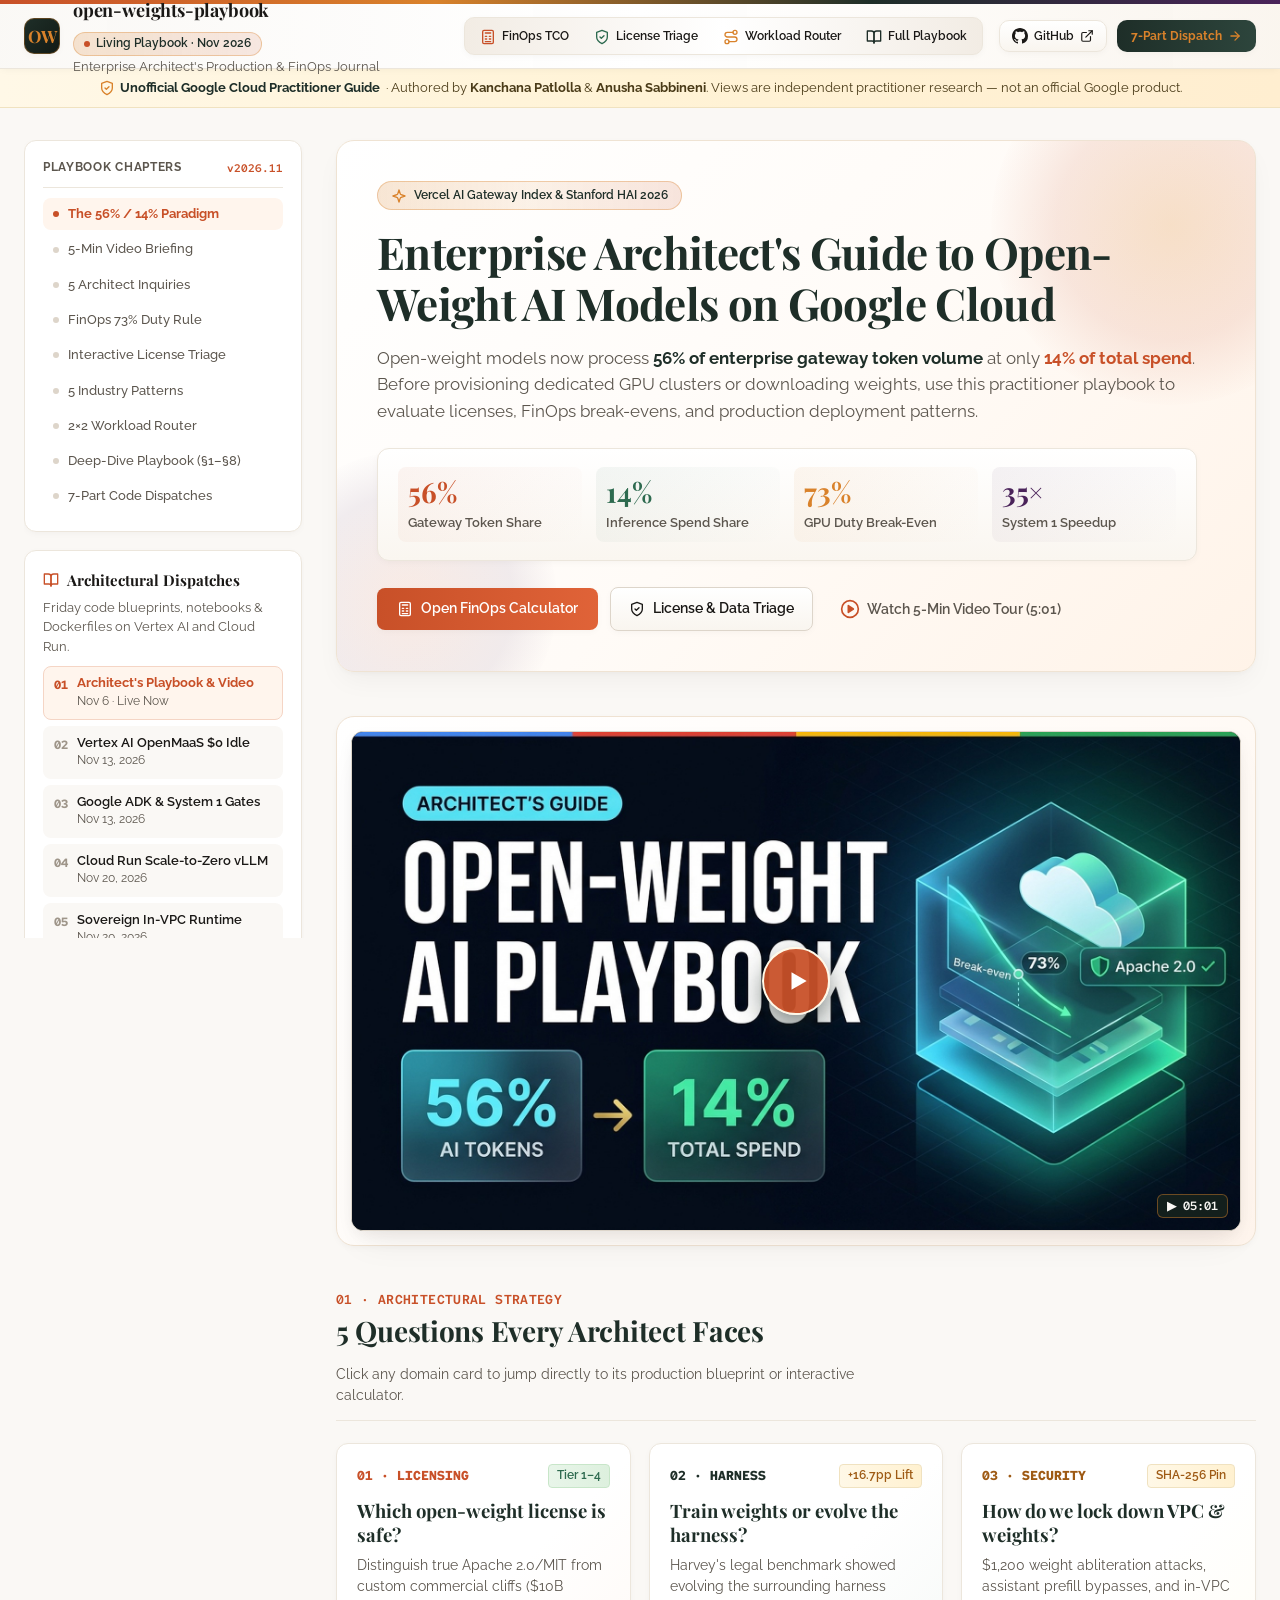
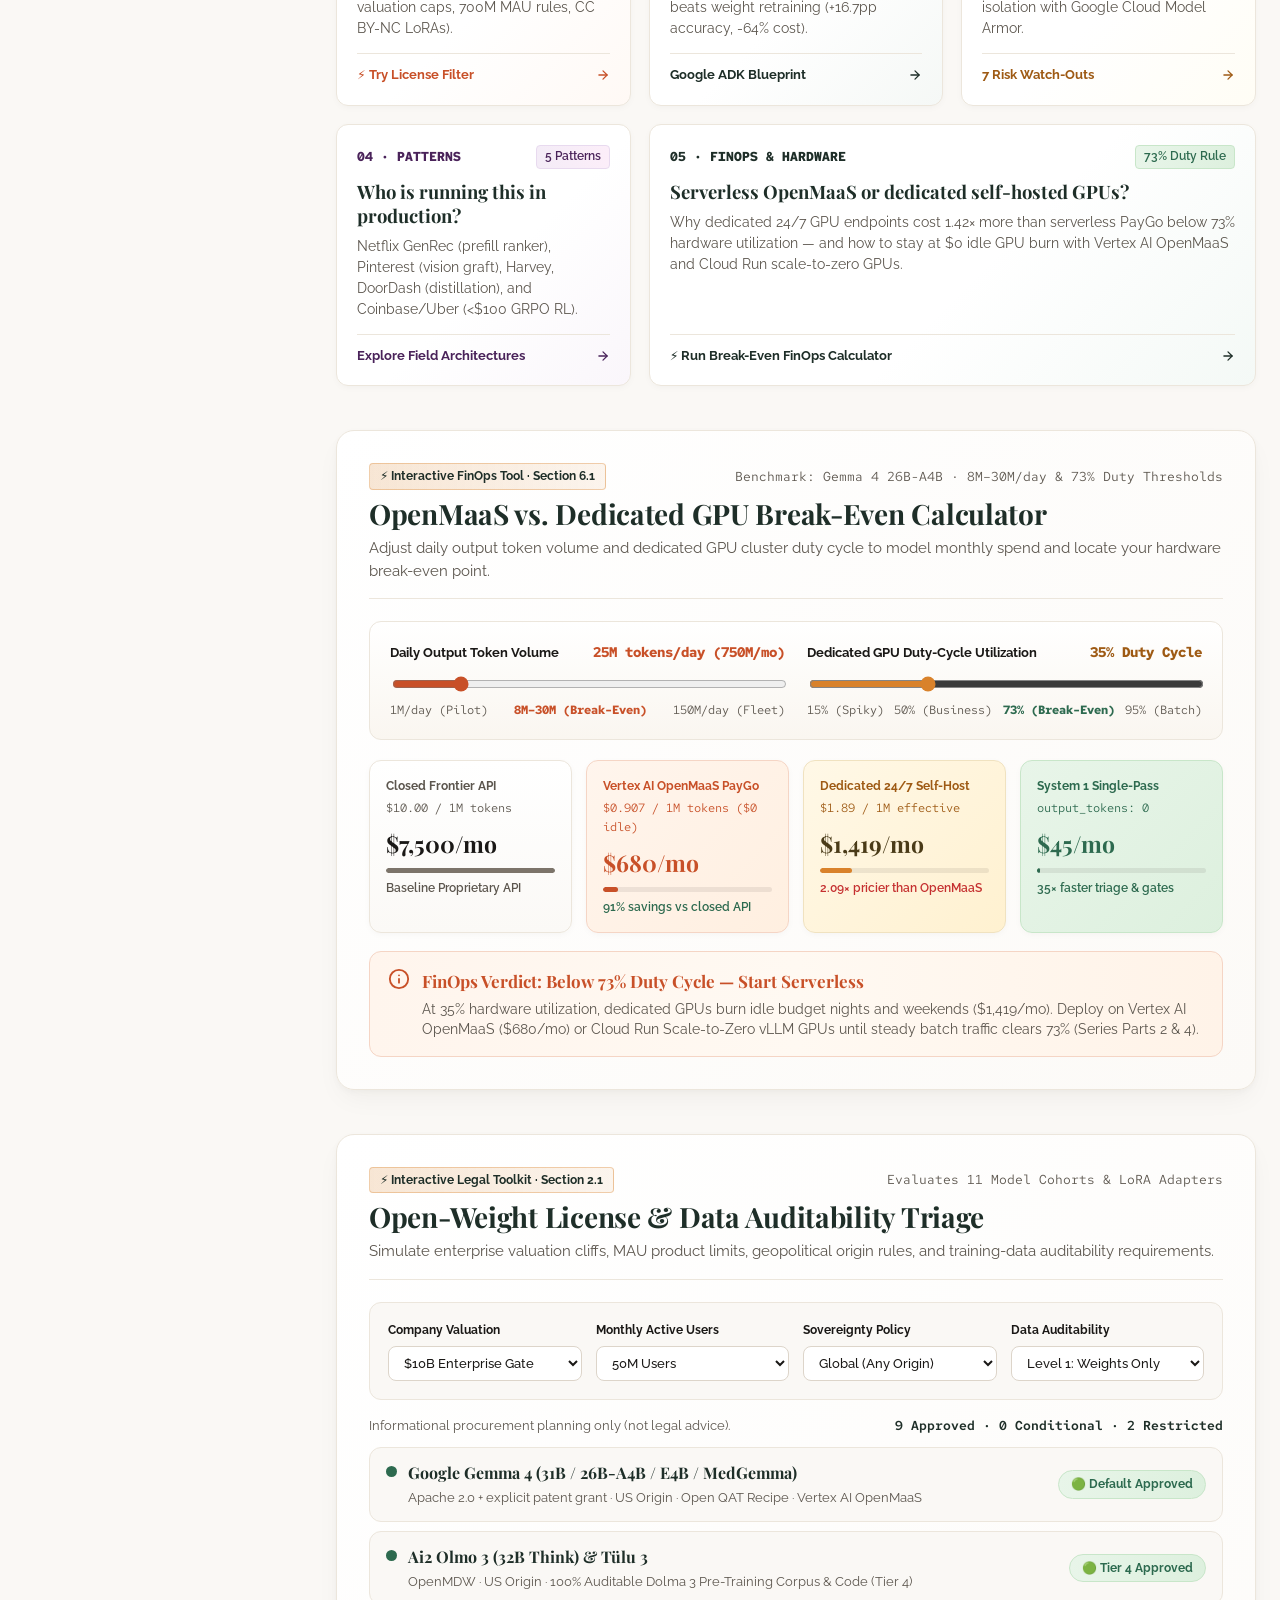
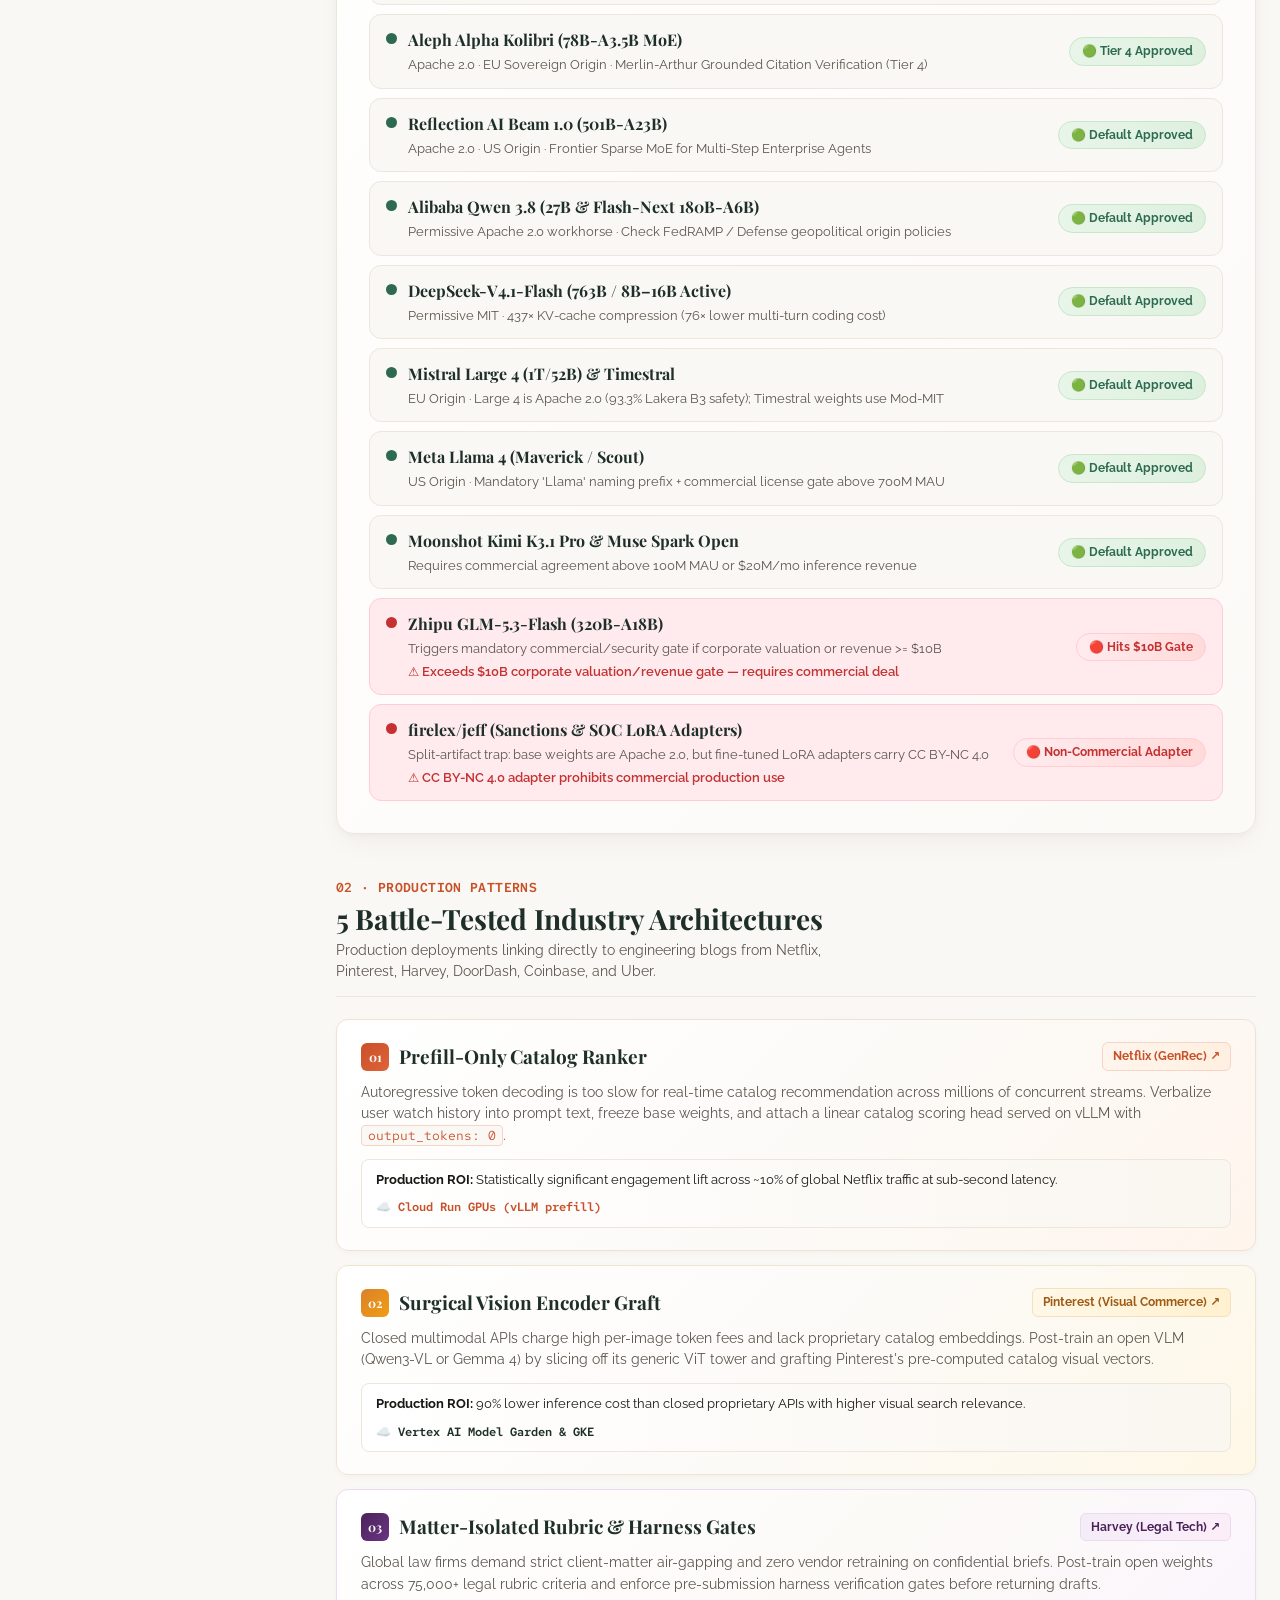
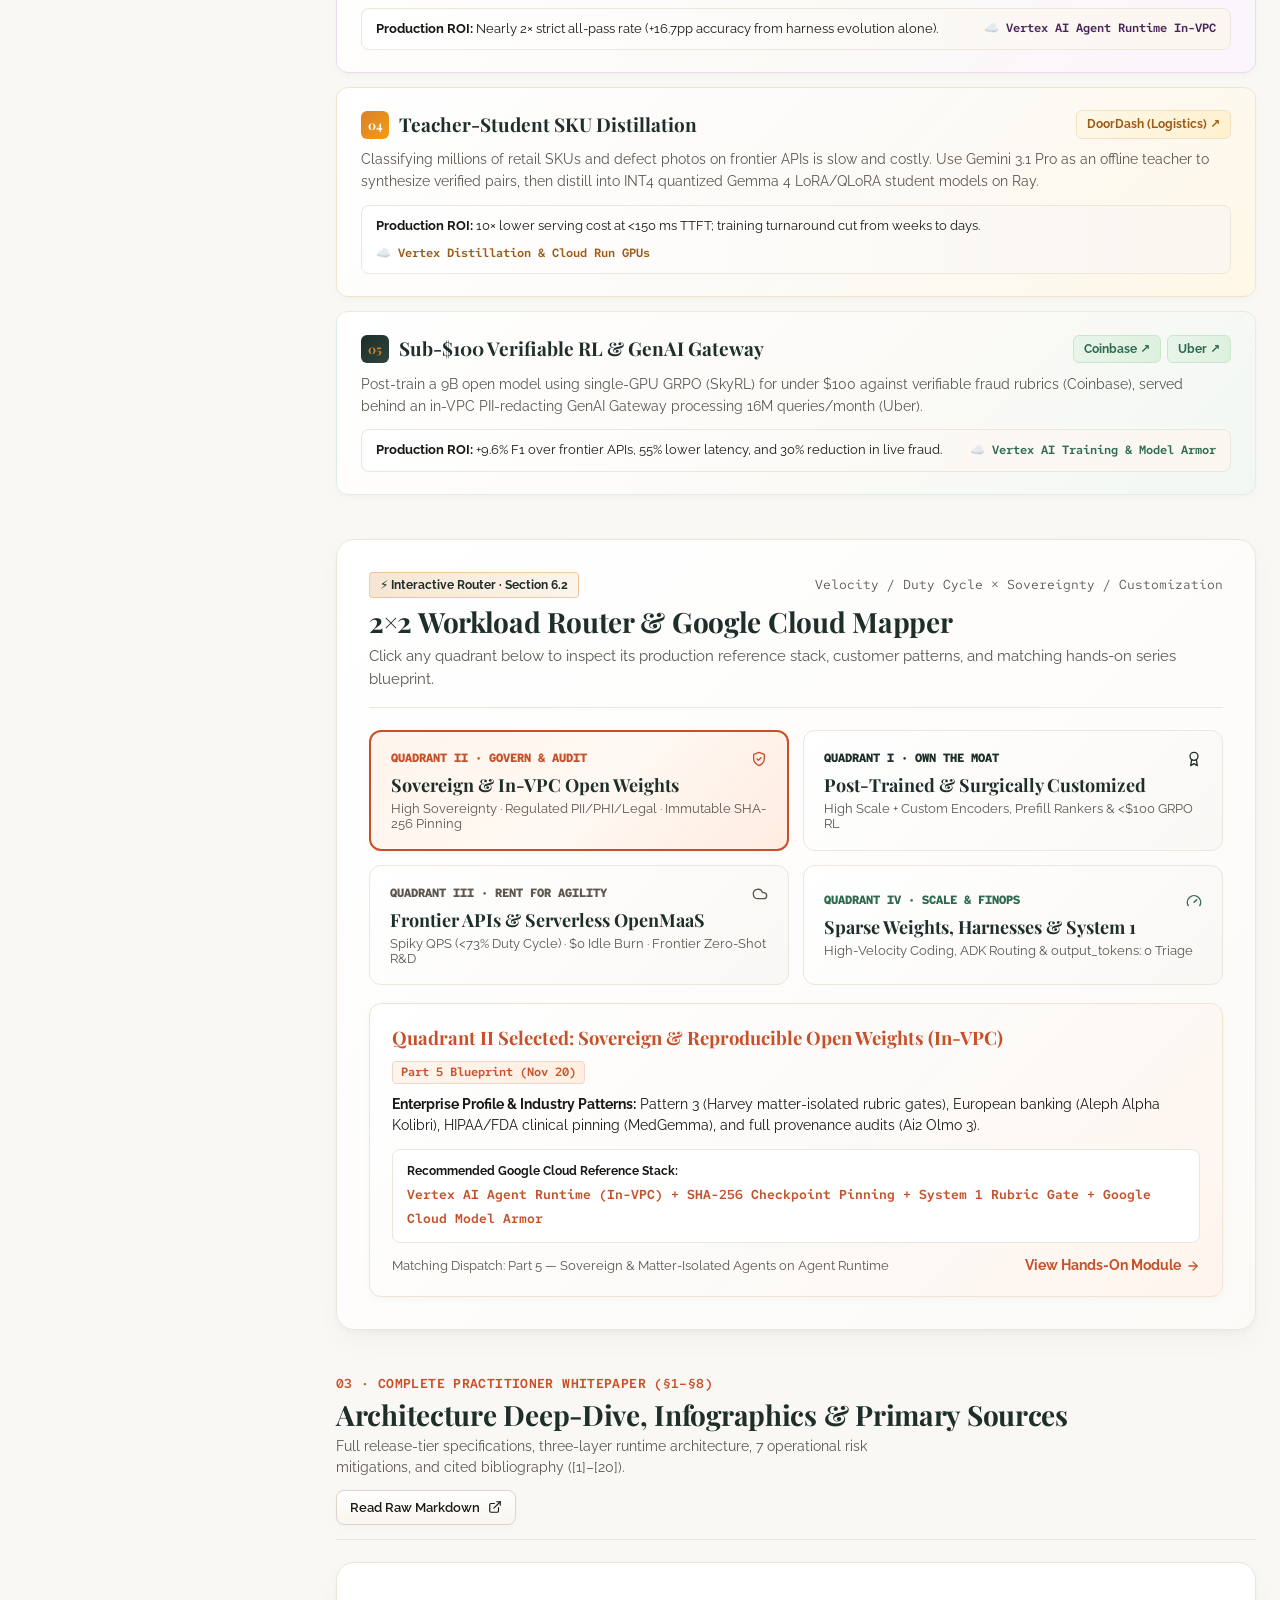
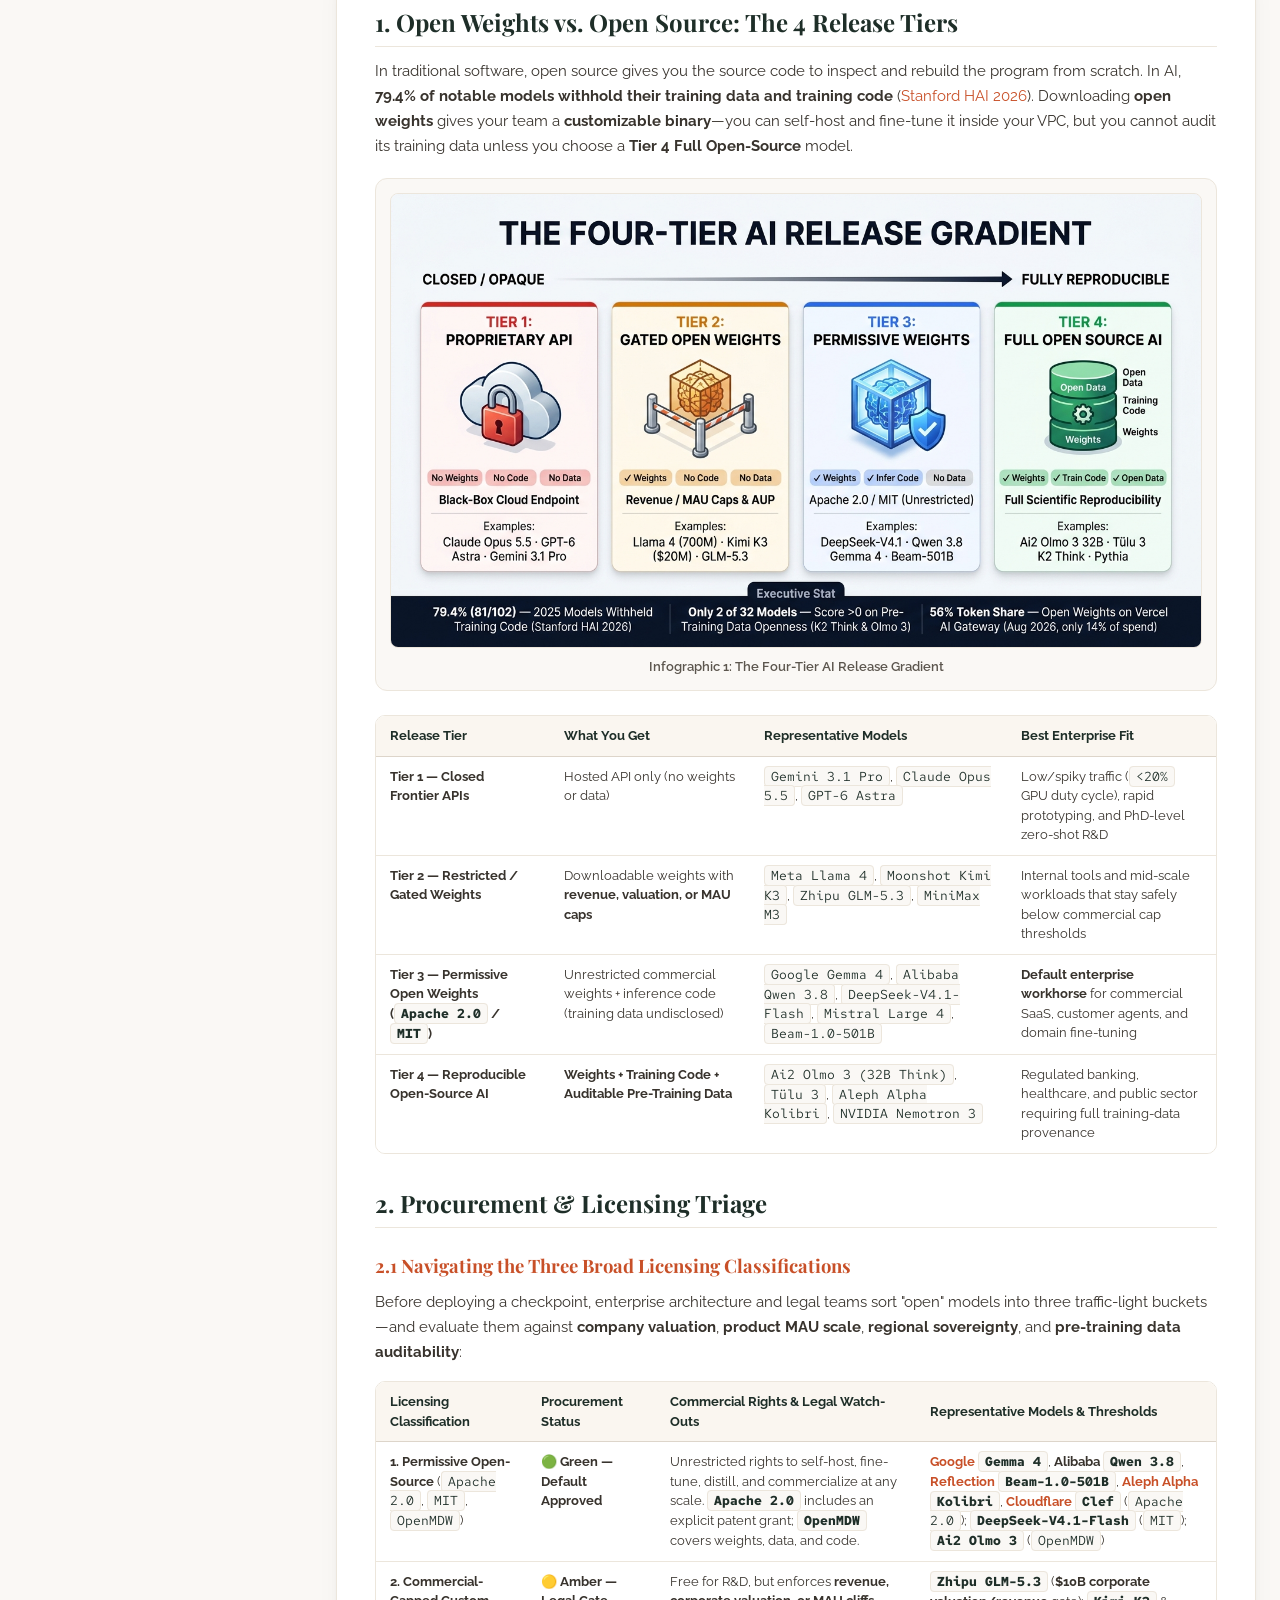
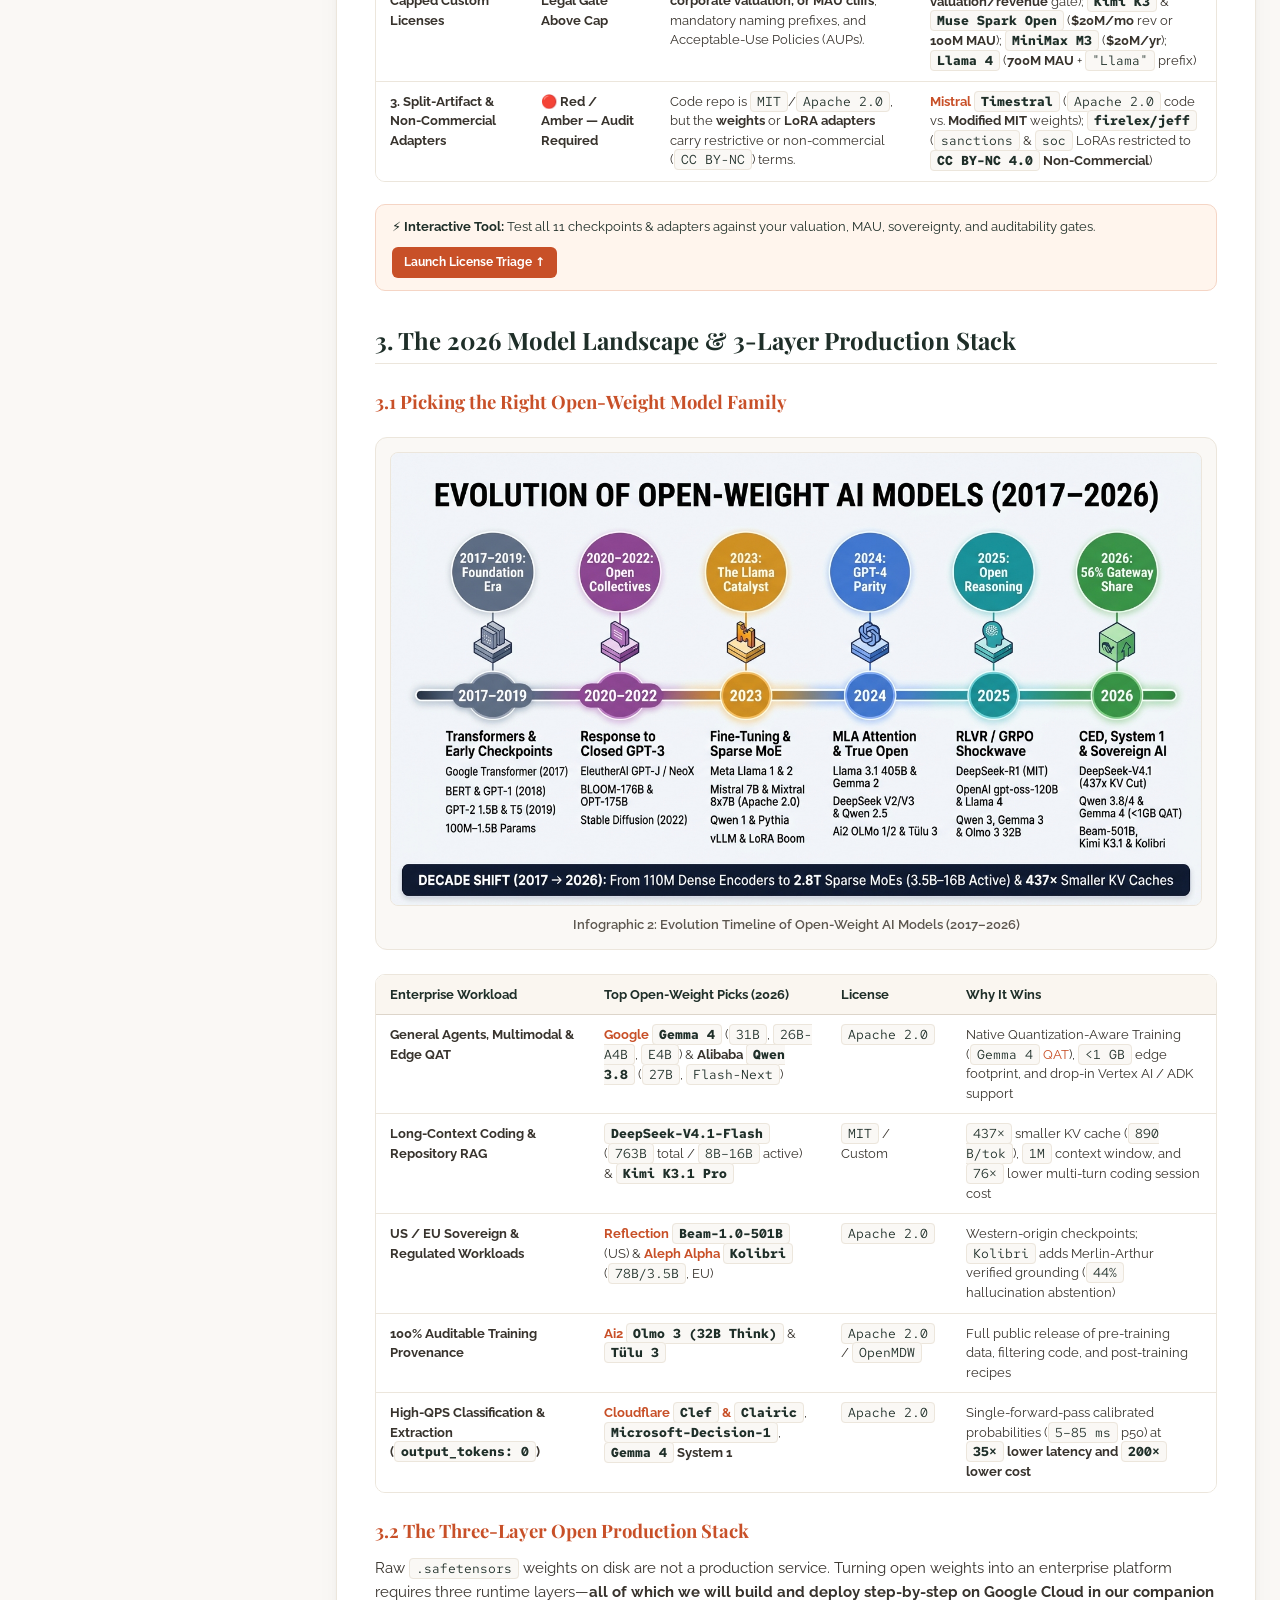
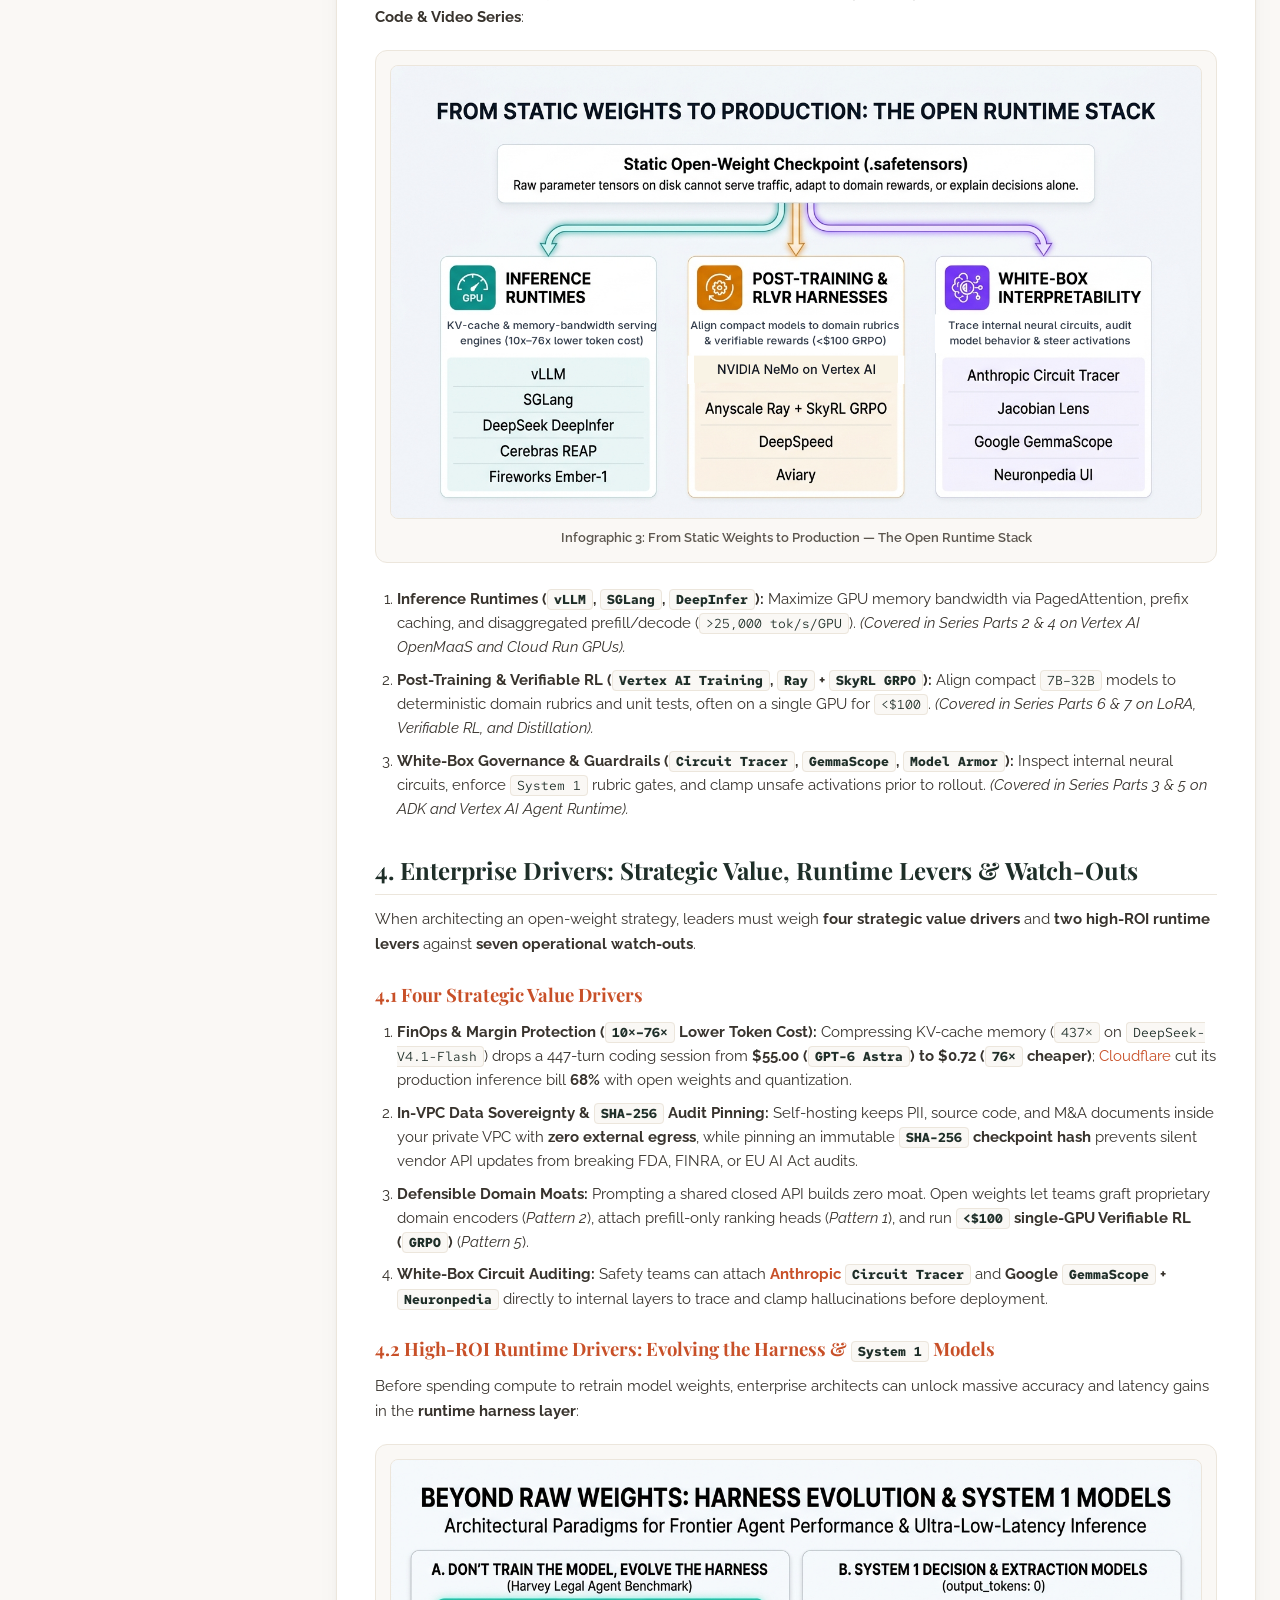
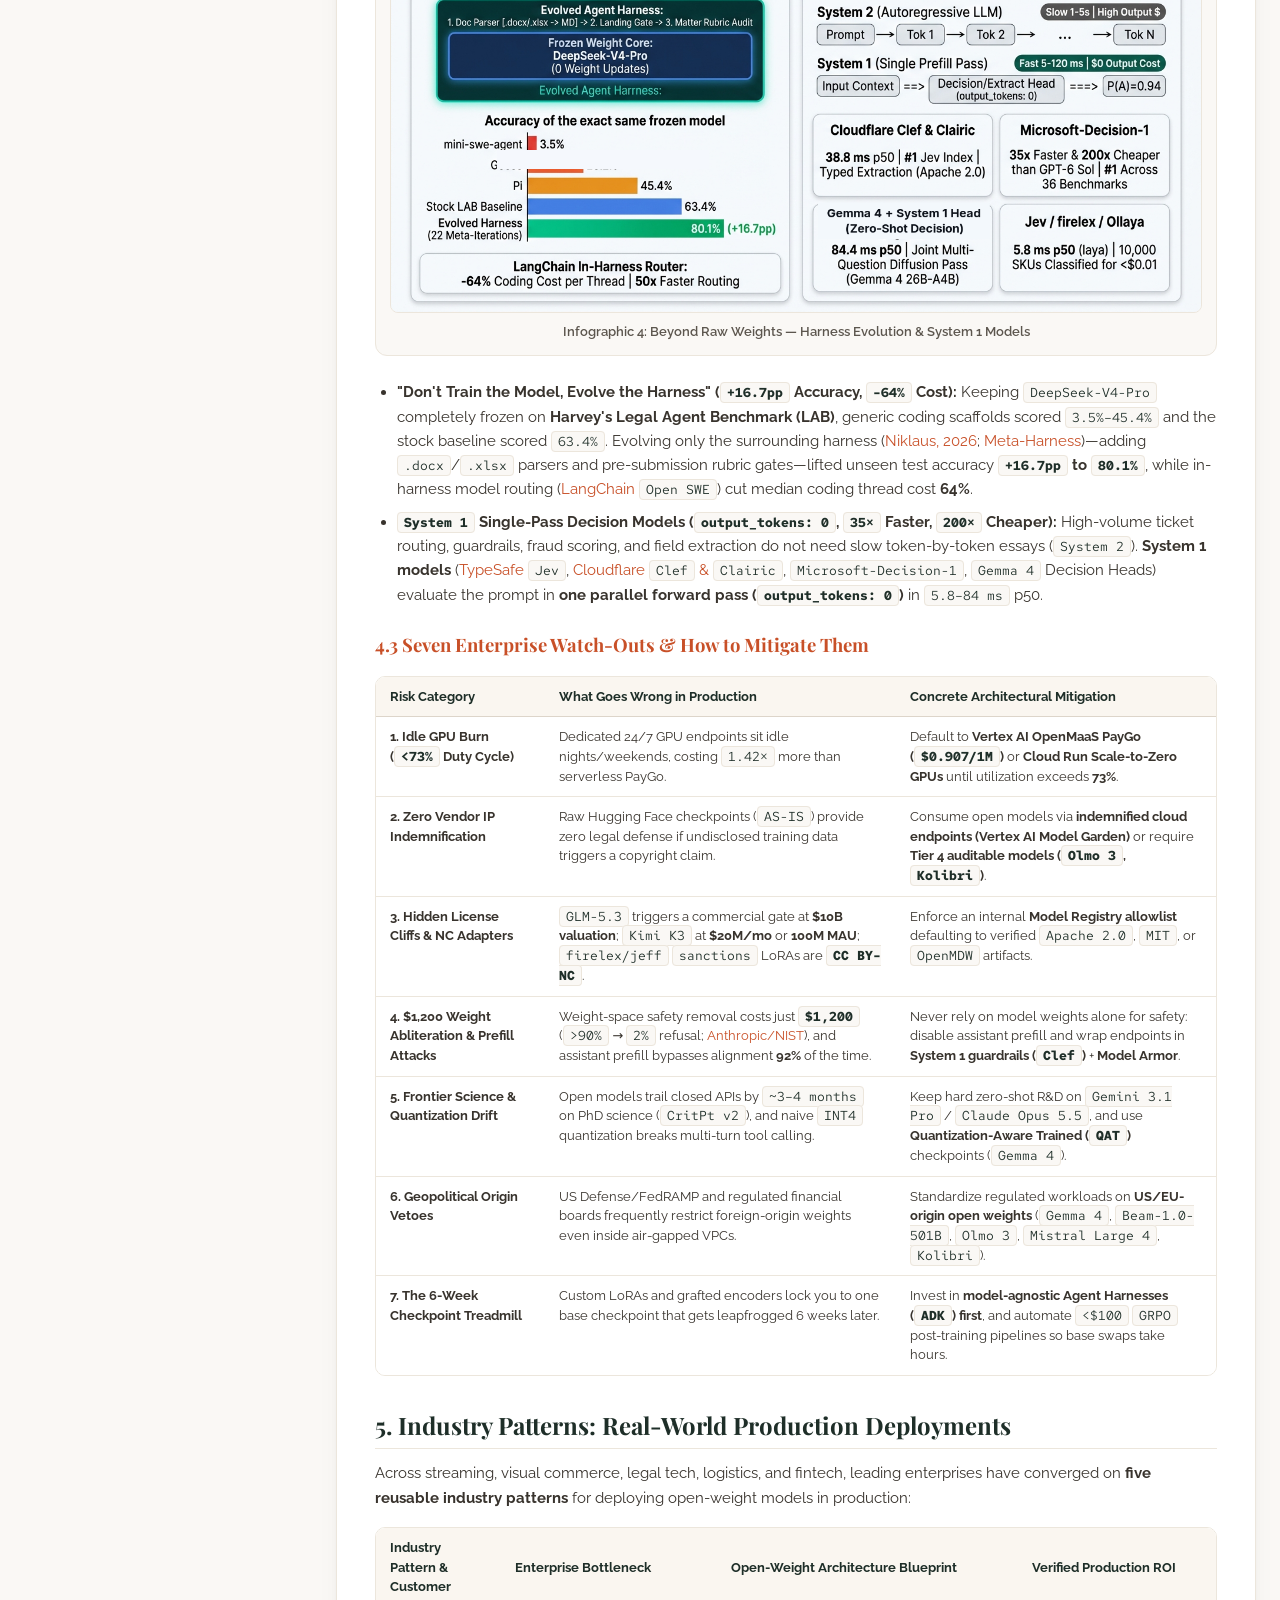
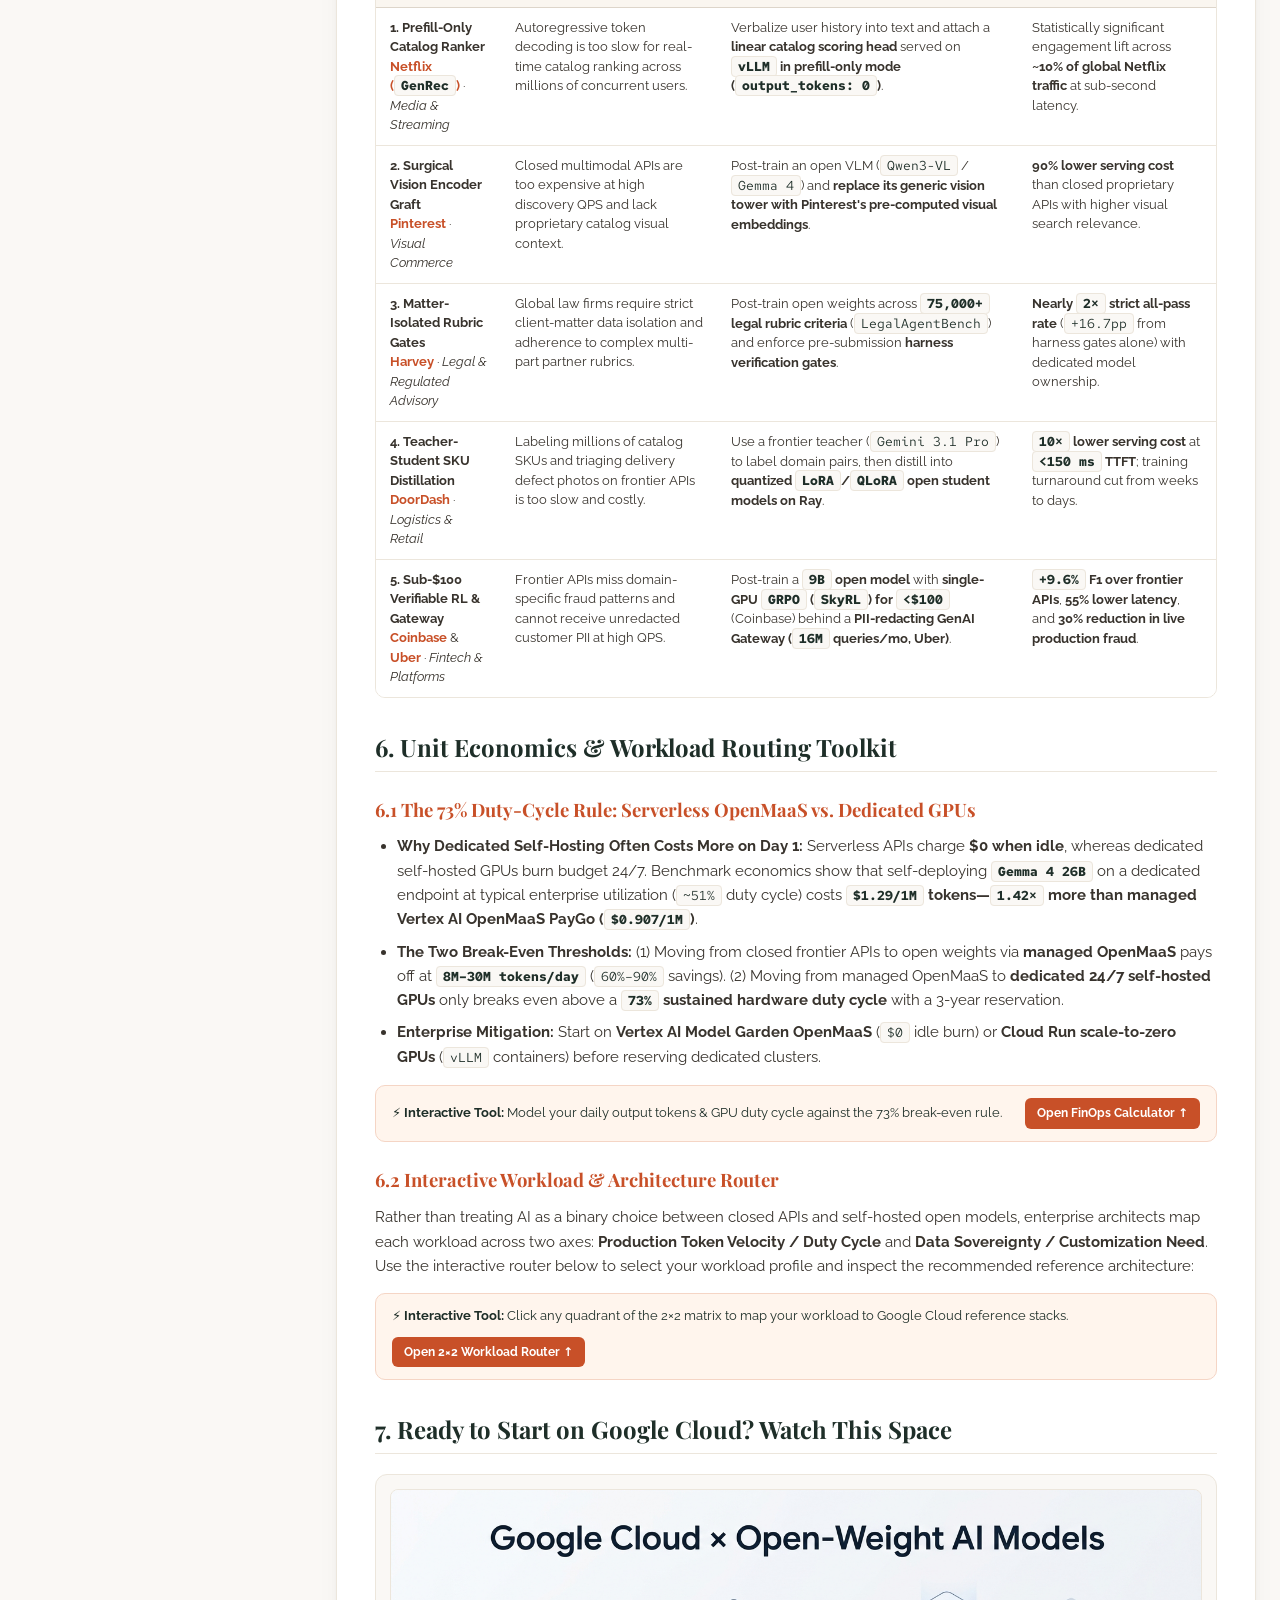
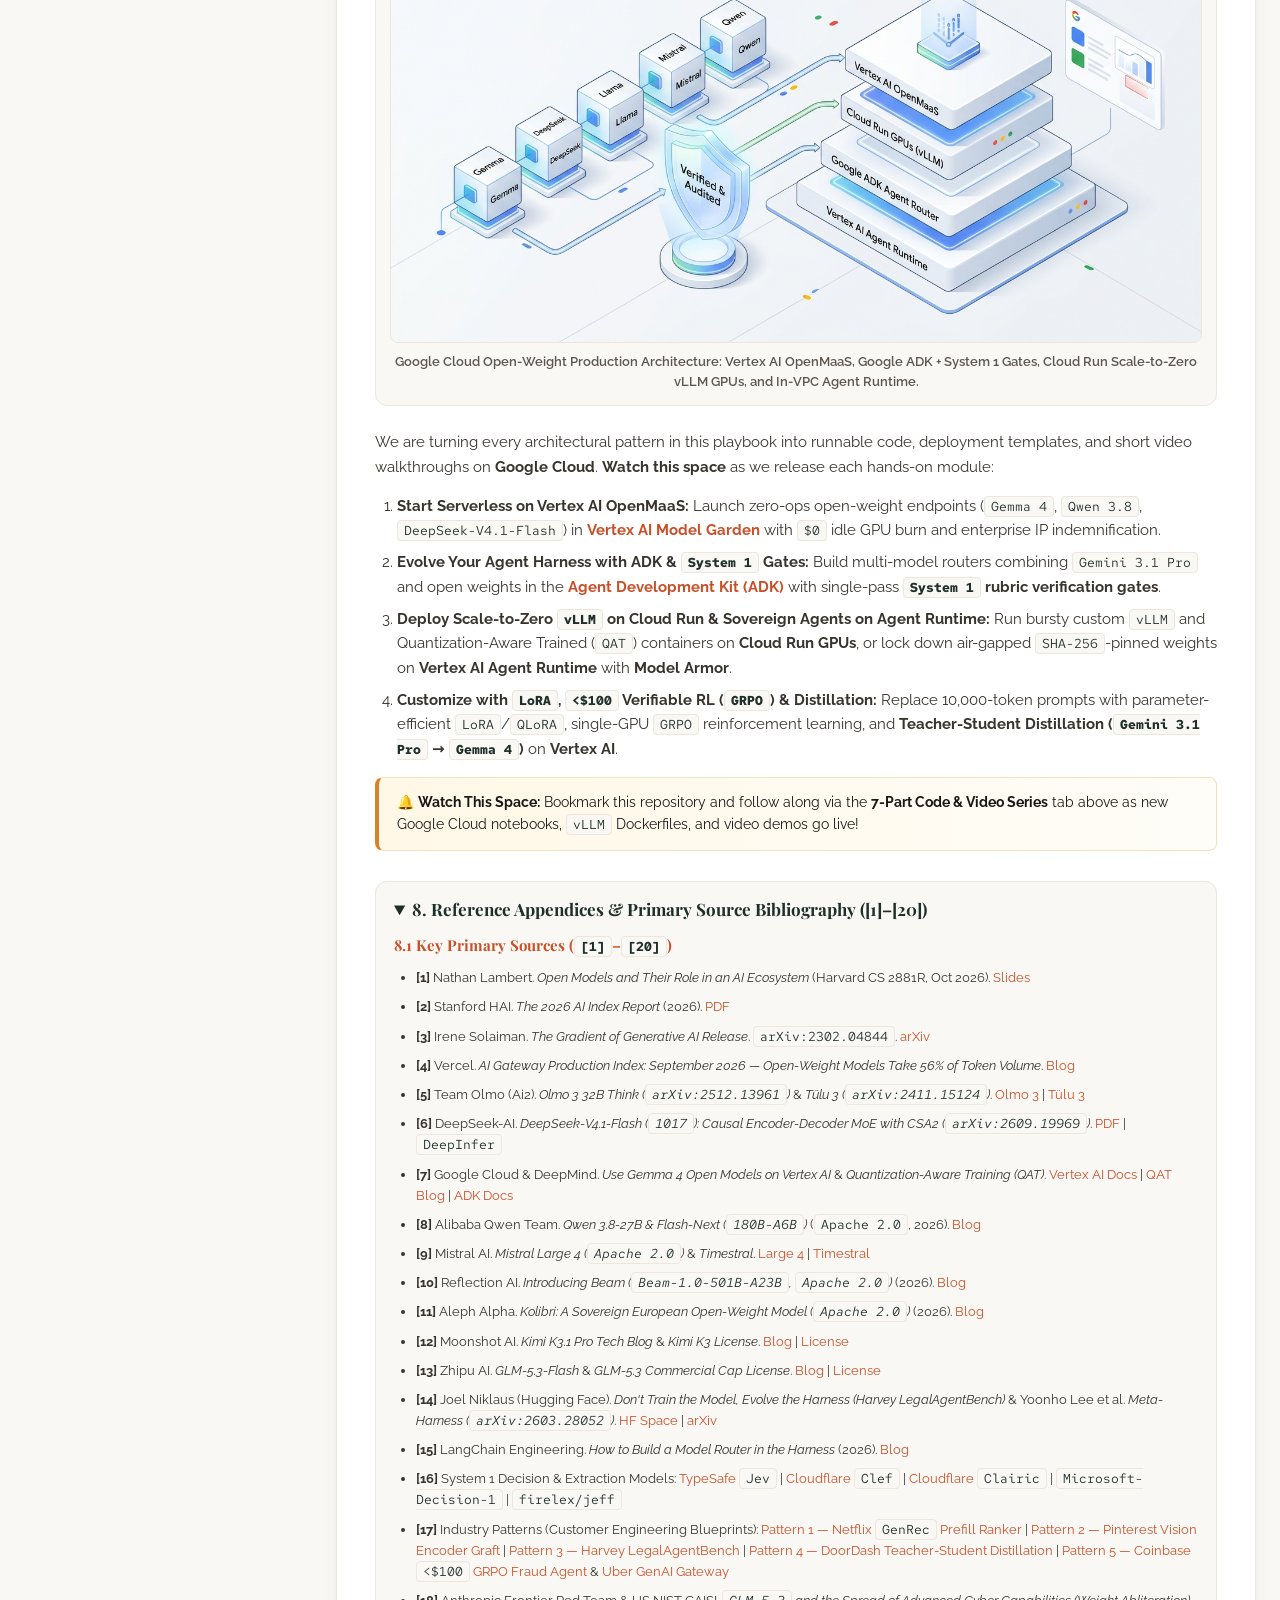
==== docs/index.html @ 02e2f440 "docs: update authorship credits across site, README, whitepaper, and series modules" ====
<!DOCTYPE html>
<html lang="en">
<head>
<meta charset="UTF-8">
<meta name="viewport" content="width=device-width, initial-scale=1.0">
<meta name="referrer" content="strict-origin-when-cross-origin">
<!-- TODO(security): Static GitHub Pages hosting cannot emit per-request script nonces or HTTP X-Frame-Options/CSP response headers; enforce strict nonce-based CSP and frame-ancestors at reverse-proxy/CDN layer if migrated off static Pages. -->
<title>Enterprise Architect&#39;s Guide to Open-Weight AI Models — OpenWeights Playbook</title>
<meta name="description" content="Interactive enterprise architecture playbook, FinOps 73% duty-cycle calculator, license-triage filter, 5-minute explainer video, and 7-part Google Cloud code series for open-weight AI models.">
<link rel="canonical" href="https://openweights.cloudrace.info/">
<meta property="og:title" content="Open-Weight AI Models — Enterprise Architect&#39;s Playbook &amp; Toolkit">
<meta property="og:description" content="56% of gateway tokens at 14% of spend: interactive license filter, 73% GPU duty-cycle FinOps calculator, 5-min video walkthrough, and 7-part Google Cloud code series.">
<meta property="og:url" content="https://openweights.cloudrace.info/">
<meta property="og:type" content="website">
<meta property="og:image" content="https://openweights.cloudrace.info/assets/youtube_explainer_thumbnail.jpg">
<meta name="twitter:card" content="summary_large_image">
<meta name="twitter:title" content="Open-Weight AI Models — Enterprise Architect&#39;s Playbook &amp; Toolkit">
<meta name="twitter:description" content="Interactive license filter, 73% GPU duty-cycle FinOps calculator, 5-min explainer video, and 7-part Google Cloud code series.">
<meta name="twitter:image" content="https://openweights.cloudrace.info/assets/youtube_explainer_thumbnail.jpg">
<link rel="preconnect" href="https://fonts.googleapis.com">
<link rel="preconnect" href="https://fonts.gstatic.com" crossorigin>
<link href="https://fonts.googleapis.com/css2?family=Playfair+Display:ital,wght@0,600;0,700;0,800;1,600&amp;family=Raleway:wght@400;500;600;700&amp;family=Red+Hat+Mono:wght@400;500;600&amp;display=swap" rel="stylesheet">
<style>
  :root {
    --coral: #C85028;
    --coral-bright: #E06338;
    --amber: #D9822B;
    --amber-deep: #9E5A14;
    --plum: #4A235A;
    --forest: #1E2E28;
    --forest-deep: #16221D;
    --success: #2D6A4F;
    --danger: #C53030;
    --surface: #FAF8F5;
    --surface-container: #FFFFFF;
    --surface-high: #F2ECE4;
    --surface-highlight: #FFF5ED;
    --on-surface: #1A1816;
    --on-surface-variant: #5C564E;
    --outline: #DDD5CA;
    --outline-variant: #ECE6DC;
    --font-headline: "Playfair Display", Georgia, "Times New Roman", serif;
    --font-body: "Raleway", -apple-system, BlinkMacSystemFont, "Segoe UI", system-ui, sans-serif;
    --font-code: "Red Hat Mono", ui-monospace, SFMono-Regular, Menlo, monospace;
    --shadow-xs: 0 2px 8px -2px rgba(40, 30, 20, 0.05);
    --shadow-sm: 0 2px 8px -2px rgba(40, 30, 20, 0.05), 0 12px 28px -6px rgba(40, 30, 20, 0.05);
    --shadow-md: 0 6px 18px -4px rgba(40, 30, 20, 0.08), 0 18px 36px -10px rgba(40, 30, 20, 0.07);
    --radius-sm: 4px;
    --radius: 8px;
    --radius-md: 10px;
    --radius-lg: 12px;
    --radius-xl: 18px;
  }

  *, *::before, *::after { box-sizing: border-box; }
  html { scroll-behavior: smooth; scroll-padding-top: 92px; }
  body {
    margin: 0;
    min-height: 100vh;
    background-color: var(--surface);
    color: var(--on-surface);
    font-family: var(--font-body);
    font-size: 15px;
    line-height: 1.56;
    -webkit-font-smoothing: antialiased;
  }
  ::selection {
    background: rgba(217, 130, 43, 0.22);
    color: var(--forest);
  }
  a { color: var(--coral); text-decoration: none; }
  a:hover { text-decoration: underline; }
  button, select, input { font-family: inherit; }
  .tabular { font-variant-numeric: tabular-nums; }
  .anchor-alias { display: block; position: relative; top: -92px; visibility: hidden; height: 0; }

  .ico { width: 16px; height: 16px; flex-shrink: 0; vertical-align: middle; }
  .ico-sm { width: 14px; height: 14px; flex-shrink: 0; vertical-align: middle; }
  .ico-lg { width: 22px; height: 22px; flex-shrink: 0; }

  /* =========================================================
     1. STICKY TOP HEADER & UNOFFICIAL BANNER (Warm Editorial)
     ========================================================= */
  .site-header {
    position: sticky;
    top: 0;
    z-index: 200;
    background: linear-gradient(90deg, rgba(250, 248, 245, 0.95) 0%, rgba(255, 255, 255, 0.96) 50%, rgba(250, 245, 238, 0.95) 100%);
    backdrop-filter: blur(12px);
    -webkit-backdrop-filter: blur(12px);
    border-bottom: 1px solid var(--outline-variant);
    box-shadow: var(--shadow-xs);
  }
  .top-gradient-bar {
    height: 4px;
    width: 100%;
    background: linear-gradient(90deg, var(--coral) 0%, var(--amber) 34%, var(--forest) 68%, var(--plum) 100%);
  }
  .header-inner {
    max-width: 1280px;
    margin: 0 auto;
    padding: 0 24px;
    height: 64px;
    display: flex;
    align-items: center;
    justify-content: space-between;
    gap: 16px;
  }
  .brand-link {
    display: flex;
    align-items: center;
    gap: 13px;
    color: inherit;
    text-decoration: none;
  }
  .brand-link:hover { text-decoration: none; }
  .brand-monogram {
    width: 36px;
    height: 36px;
    border-radius: var(--radius-md);
    background: linear-gradient(135deg, var(--forest) 0%, #121A15 100%);
    color: var(--amber);
    border: 1px solid rgba(217, 130, 43, 0.36);
    display: flex;
    align-items: center;
    justify-content: center;
    font-family: var(--font-headline);
    font-weight: 700;
    font-size: 17px;
    box-shadow: var(--shadow-xs);
    flex-shrink: 0;
  }
  .brand-title-row {
    display: flex;
    align-items: center;
    gap: 8px;
    flex-wrap: wrap;
  }
  .brand-name {
    font-family: var(--font-headline);
    font-size: 18px;
    font-weight: 700;
    letter-spacing: -0.01em;
    color: var(--on-surface);
  }
  .edition-pill {
    display: inline-flex;
    align-items: center;
    gap: 6px;
    padding: 2px 10px;
    border-radius: 999px;
    font-size: 11.5px;
    font-weight: 600;
    background: linear-gradient(90deg, rgba(217, 130, 43, 0.20), rgba(200, 80, 40, 0.12));
    color: var(--forest);
    border: 1px solid rgba(217, 130, 43, 0.34);
  }
  .pulse-dot {
    width: 6px;
    height: 6px;
    border-radius: 50%;
    background: var(--coral);
    animation: pulseGlow 2.2s ease-in-out infinite;
  }
  @keyframes pulseGlow {
    0%, 100% { opacity: 1; transform: scale(1); }
    50% { opacity: 0.45; transform: scale(0.85); }
  }
  .brand-sub {
    margin: 1px 0 0 0;
    font-size: 12.5px;
    color: var(--on-surface-variant);
  }

  .toolkit-dock {
    display: flex;
    align-items: center;
    gap: 3px;
    padding: 4px;
    border-radius: var(--radius-md);
    background: linear-gradient(90deg, var(--surface-high), #FFFFFF, var(--surface-high));
    border: 1px solid var(--outline-variant);
    box-shadow: var(--shadow-xs);
  }
  .dock-tab {
    display: inline-flex;
    align-items: center;
    gap: 6px;
    padding: 5px 11px;
    border-radius: 6px;
    font-size: 12px;
    font-weight: 600;
    color: var(--on-surface);
    text-decoration: none;
    transition: all 0.14s ease-out;
    white-space: nowrap;
  }
  .dock-tab:hover {
    color: var(--coral);
    background: var(--surface-highlight);
    text-decoration: none;
  }
  .dock-tab .c-coral { color: var(--coral); }
  .dock-tab .c-success { color: var(--success); }
  .dock-tab .c-plum { color: var(--plum); }
  .dock-tab .c-amber { color: var(--amber); }
  .dock-tab .c-forest { color: var(--forest); }

  .header-actions {
    display: flex;
    align-items: center;
    gap: 10px;
    flex-shrink: 0;
  }
  .btn-gh {
    display: inline-flex;
    align-items: center;
    gap: 6px;
    padding: 6px 12px;
    border-radius: var(--radius-md);
    border: 1px solid var(--outline-variant);
    background: linear-gradient(180deg, #FFFFFF 0%, #F9F5EF 100%);
    color: var(--on-surface);
    font-size: 12px;
    font-weight: 600;
    box-shadow: var(--shadow-xs);
    transition: background 0.14s ease;
    text-decoration: none;
  }
  .btn-gh:hover {
    background: var(--surface-high);
    text-decoration: none;
  }
  .btn-dispatch {
    display: inline-flex;
    align-items: center;
    gap: 6px;
    padding: 7px 14px;
    border-radius: var(--radius-md);
    background: linear-gradient(90deg, var(--forest) 0%, #2D453C 100%);
    color: var(--amber);
    font-size: 12px;
    font-weight: 700;
    box-shadow: var(--shadow-xs);
    transition: filter 0.15s ease, transform 0.15s ease;
    text-decoration: none;
    white-space: nowrap;
  }
  .btn-dispatch:hover {
    filter: brightness(1.08);
    transform: translateY(-1px);
    text-decoration: none;
  }

  .unofficial-banner {
    background: linear-gradient(90deg, #FFF8E7 0%, #FFF3D6 50%, #FFEED0 100%);
    border-bottom: 1px solid #F0E2C0;
    color: #4A3B18;
    padding: 9px 16px;
    font-size: 13px;
    text-align: center;
  }
  .unofficial-inner {
    max-width: 1280px;
    margin: 0 auto;
    display: flex;
    flex-wrap: wrap;
    align-items: center;
    justify-content: center;
    gap: 6px;
  }
  .unofficial-strong {
    display: inline-flex;
    align-items: center;
    gap: 5px;
    font-weight: 700;
    color: var(--forest);
  }
  .unofficial-strong svg { color: var(--amber); }

  /* Mobile Quick Jump Bar */
  .mobile-jump-bar {
    display: none;
    overflow-x: auto;
    gap: 8px;
    padding: 10px 16px;
    background: #FFFFFF;
    border-bottom: 1px solid var(--outline-variant);
  }
  .mobile-jump-bar a {
    flex-shrink: 0;
    padding: 5px 11px;
    border-radius: 999px;
    border: 1px solid var(--outline-variant);
    background: var(--surface);
    color: var(--forest);
    font-size: 12px;
    font-weight: 600;
    text-decoration: none;
  }

  @media (max-width: 1120px) {
    .toolkit-dock { display: none; }
    .mobile-jump-bar { display: flex; }
  }
  @media (max-width: 640px) {
    .brand-sub, .edition-pill, .btn-gh .gh-lbl { display: none; }
    .header-inner { padding: 0 14px; }
  }

  /* =========================================================
     2. 12-COLUMN APP GRID & LEFT STICKY SIDEBAR
     ========================================================= */
  .page-shell {
    max-width: 1280px;
    margin: 0 auto;
    padding: 32px 24px 56px;
    display: grid;
    grid-template-columns: 280px minmax(0, 1fr);
    gap: 32px;
    align-items: start;
  }
  @media (max-width: 1024px) {
    .page-shell {
      grid-template-columns: 1fr;
      padding: 20px 16px 44px;
    }
    .left-rail { display: none; }
  }

  .left-rail {
    position: sticky;
    top: 86px;
    max-height: calc(100vh - 102px);
    overflow-y: auto;
    display: flex;
    flex-direction: column;
    gap: 18px;
    padding-right: 2px;
  }
  .rail-card {
    background: var(--surface-container);
    border: 1px solid var(--outline-variant);
    border-radius: var(--radius-lg);
    padding: 18px;
    box-shadow: var(--shadow-xs);
  }
  .rail-head {
    display: flex;
    align-items: center;
    justify-content: space-between;
    padding-bottom: 10px;
    margin-bottom: 10px;
    border-bottom: 1px solid var(--outline-variant);
  }
  .rail-eyebrow {
    font-size: 11.5px;
    font-weight: 700;
    text-transform: uppercase;
    letter-spacing: 0.06em;
    color: var(--on-surface-variant);
  }
  .rail-ver {
    font-family: var(--font-code);
    font-size: 11px;
    font-weight: 600;
    color: var(--coral);
  }
  .toc-nav {
    display: flex;
    flex-direction: column;
    gap: 3px;
  }
  .toc-item {
    display: flex;
    align-items: center;
    gap: 9px;
    padding: 6px 10px;
    border-radius: var(--radius);
    font-size: 13px;
    font-weight: 500;
    color: var(--on-surface-variant);
    text-decoration: none;
    transition: all 0.14s ease;
  }
  .toc-item:hover {
    background: var(--surface);
    color: var(--on-surface);
    text-decoration: none;
  }
  .toc-dot {
    width: 6px;
    height: 6px;
    border-radius: 50%;
    background: var(--outline);
    flex-shrink: 0;
  }
  .toc-item.active {
    background: var(--surface-highlight);
    color: var(--coral);
    font-weight: 700;
  }
  .toc-item.active .toc-dot {
    background: var(--coral);
  }

  .dispatch-title-row {
    display: flex;
    align-items: center;
    gap: 8px;
    margin-bottom: 6px;
    color: var(--coral);
  }
  .dispatch-title-row span {
    font-family: var(--font-headline);
    font-size: 15px;
    font-weight: 700;
    color: var(--on-surface);
  }
  .dispatch-sub {
    margin: 0 0 10px 0;
    font-size: 12.5px;
    color: var(--on-surface-variant);
  }
  .dispatch-list {
    list-style: none;
    margin: 0;
    padding: 0;
    display: flex;
    flex-direction: column;
    gap: 6px;
  }
  .dispatch-link {
    display: flex;
    align-items: flex-start;
    gap: 9px;
    padding: 8px 10px;
    border-radius: var(--radius);
    background: var(--surface);
    border: 1px solid transparent;
    text-decoration: none;
    transition: all 0.14s ease;
  }
  .dispatch-link:hover {
    background: var(--surface-high);
    border-color: var(--outline);
    text-decoration: none;
  }
  .dispatch-link.live {
    background: var(--surface-highlight);
    border-color: #F5D5C5;
  }
  .dispatch-num {
    font-family: var(--font-code);
    font-size: 12px;
    font-weight: 700;
    color: #9E9589;
    margin-top: 1px;
  }
  .dispatch-link.live .dispatch-num { color: var(--coral); }
  .dispatch-name {
    display: block;
    font-size: 12.5px;
    font-weight: 600;
    color: var(--on-surface);
    line-height: 1.3;
  }
  .dispatch-link.live .dispatch-name { color: var(--coral); font-weight: 700; }
  .dispatch-date {
    display: block;
    font-size: 11.5px;
    color: var(--on-surface-variant);
    margin-top: 1px;
  }

  .author-list {
    display: flex;
    flex-direction: column;
    gap: 9px;
    margin-top: 10px;
  }
  .author-row {
    display: flex;
    align-items: center;
    gap: 10px;
    font-size: 13px;
    font-weight: 600;
    color: var(--on-surface);
  }
  .avatar-badge {
    width: 25px;
    height: 25px;
    border-radius: 6px;
    display: flex;
    align-items: center;
    justify-content: center;
    font-size: 11px;
    font-weight: 700;
    flex-shrink: 0;
  }
  .av-kp { background: var(--coral); color: #FFFFFF; }
  .av-as { background: var(--forest); color: var(--amber); }

  /* =========================================================
     3. MAIN WORKBENCH & HERO SECTION
     ========================================================= */
  .main-col {
    display: flex;
    flex-direction: column;
    gap: 44px;
    min-width: 0;
  }

  .hero-card {
    position: relative;
    overflow: hidden;
    background: linear-gradient(135deg, #FFFFFF 0%, #FFFBF7 52%, #FFF3E8 100%);
    border: 1px solid #EFE3D3;
    border-radius: var(--radius-xl);
    padding: clamp(24px, 3.6vw, 40px);
    box-shadow: var(--shadow-sm);
  }
  .hero-orb-tr {
    position: absolute;
    top: -96px;
    right: -96px;
    width: 360px;
    height: 360px;
    border-radius: 50%;
    background: radial-gradient(circle, rgba(217, 130, 43, 0.22) 0%, rgba(200, 80, 40, 0.12) 45%, transparent 72%);
    pointer-events: none;
  }
  .hero-orb-bl {
    position: absolute;
    bottom: -80px;
    left: -80px;
    width: 300px;
    height: 300px;
    border-radius: 50%;
    background: radial-gradient(circle, rgba(200, 80, 40, 0.10) 0%, rgba(74, 35, 90, 0.08) 50%, transparent 72%);
    pointer-events: none;
  }
  .hero-content {
    position: relative;
    z-index: 1;
    max-width: 820px;
  }
  .hero-eyebrow {
    display: inline-flex;
    align-items: center;
    gap: 7px;
    padding: 4px 13px;
    border-radius: 999px;
    background: linear-gradient(90deg, rgba(217, 130, 43, 0.20), rgba(217, 130, 43, 0.10), rgba(200, 80, 40, 0.14));
    border: 1px solid rgba(217, 130, 43, 0.34);
    color: var(--forest);
    font-size: 12px;
    font-weight: 600;
    margin-bottom: 16px;
  }
  .hero-eyebrow svg { color: var(--amber); }
  .hero-h1 {
    font-family: var(--font-headline);
    font-size: clamp(30px, 3.6vw, 44px);
    line-height: 1.17;
    letter-spacing: -0.015em;
    font-weight: 700;
    color: var(--forest);
    margin: 0 0 16px 0;
  }
  .hero-lead {
    font-size: 17px;
    line-height: 1.56;
    color: var(--on-surface-variant);
    margin: 0 0 24px 0;
  }
  .hero-lead .hl-forest { color: var(--forest); font-weight: 700; }
  .hero-lead .hl-coral { color: var(--coral); font-weight: 700; }

  .stat-strip {
    display: grid;
    grid-template-columns: repeat(4, minmax(0, 1fr));
    gap: 14px;
    padding: 18px 20px;
    border-radius: var(--radius-lg);
    background: linear-gradient(180deg, #FFFFFF 0%, #FAF6F0 100%);
    border: 1px solid var(--outline-variant);
    margin-bottom: 26px;
    box-shadow: var(--shadow-xs);
  }
  @media (max-width: 680px) {
    .stat-strip { grid-template-columns: repeat(2, minmax(0, 1fr)); }
  }
  .stat-cell {
    padding: 8px 10px;
    border-radius: var(--radius);
  }
  .stat-cell.s-coral { background: linear-gradient(135deg, rgba(200, 80, 40, 0.06), transparent); }
  .stat-cell.s-success { background: linear-gradient(135deg, rgba(45, 106, 79, 0.06), transparent); }
  .stat-cell.s-amber { background: linear-gradient(135deg, rgba(217, 130, 43, 0.07), transparent); }
  .stat-cell.s-plum { background: linear-gradient(135deg, rgba(74, 35, 90, 0.06), transparent); }
  .stat-num {
    display: block;
    font-family: var(--font-headline);
    font-size: 28px;
    line-height: 1.18;
    font-weight: 700;
    margin-bottom: 2px;
  }
  .s-coral .stat-num { color: var(--coral); }
  .s-success .stat-num { color: var(--success); }
  .s-amber .stat-num { color: var(--amber); }
  .s-plum .stat-num { color: var(--plum); }
  .stat-lbl {
    font-size: 12.5px;
    font-weight: 600;
    color: var(--on-surface-variant);
  }

  .hero-ctas {
    display: flex;
    flex-wrap: wrap;
    align-items: center;
    gap: 12px;
  }
  .btn-primary-coral {
    display: inline-flex;
    align-items: center;
    gap: 8px;
    padding: 10px 20px;
    border-radius: var(--radius);
    background: linear-gradient(90deg, var(--coral) 0%, var(--coral-bright) 100%);
    color: #FFFFFF;
    font-size: 14px;
    font-weight: 600;
    border: none;
    cursor: pointer;
    box-shadow: var(--shadow-xs);
    transition: all 0.15s ease;
    text-decoration: none;
  }
  .btn-primary-coral:hover {
    background: var(--forest);
    color: #FFFFFF;
    text-decoration: none;
    transform: translateY(-1px);
  }
  .btn-secondary-warm {
    display: inline-flex;
    align-items: center;
    gap: 8px;
    padding: 10px 18px;
    border-radius: var(--radius);
    background: linear-gradient(180deg, #FFFFFF 0%, #F9F5EF 100%);
    border: 1px solid var(--outline);
    color: var(--on-surface);
    font-size: 14px;
    font-weight: 600;
    cursor: pointer;
    box-shadow: var(--shadow-xs);
    transition: all 0.15s ease;
    text-decoration: none;
  }
  .btn-secondary-warm:hover {
    background: var(--surface-high);
    border-color: #C7BBAE;
    color: var(--forest);
    text-decoration: none;
  }
  .btn-video-ghost {
    display: inline-flex;
    align-items: center;
    gap: 7px;
    padding: 10px 14px;
    border-radius: var(--radius);
    background: transparent;
    border: 1px solid transparent;
    color: var(--on-surface-variant);
    font-size: 14px;
    font-weight: 600;
    cursor: pointer;
    transition: all 0.15s ease;
  }
  .btn-video-ghost svg { color: var(--coral); width: 20px; height: 20px; }
  .btn-video-ghost:hover {
    color: var(--coral);
    background: var(--surface-highlight);
    border-color: #F5D5C5;
  }

  /* =========================================================
     4. 5-MINUTE VIDEO TOUR SPOTLIGHT (Warm Editorial)
     ========================================================= */
  .video-card {
    background: linear-gradient(135deg, #FFFFFF 0%, #FFFBF7 55%, #FFF5ED 100%);
    border: 1px solid #EFE2D2;
    border-radius: var(--radius-xl);
    padding: 14px;
    box-shadow: var(--shadow-xs);
  }
  .yt-stage {
    position: relative;
    width: 100%;
    aspect-ratio: 16 / 9;
    border-radius: var(--radius-lg);
    overflow: hidden;
    background: var(--forest-deep);
    border: 1px solid var(--outline);
    box-shadow: var(--shadow-md);
  }
  .yt-stage iframe {
    position: absolute;
    inset: 0;
    width: 100%;
    height: 100%;
    border: 0;
  }
  .yt-poster-btn {
    position: absolute;
    inset: 0;
    width: 100%;
    height: 100%;
    padding: 0;
    border: 0;
    background: var(--forest-deep);
    cursor: pointer;
    display: block;
  }
  .yt-poster-btn img {
    width: 100%;
    height: 100%;
    object-fit: cover;
    display: block;
    transition: transform 0.24s ease, filter 0.24s ease;
  }
  .yt-poster-btn:hover img {
    transform: scale(1.018);
    filter: brightness(1.04);
  }
  .yt-play-circle {
    position: absolute;
    top: 50%;
    left: 50%;
    transform: translate(-50%, -50%);
    width: 68px;
    height: 68px;
    border-radius: 50%;
    background: rgba(200, 80, 40, 0.94);
    border: 2.5px solid #FFF8E7;
    box-shadow: 0 12px 28px rgba(22, 34, 29, 0.55);
    display: grid;
    place-items: center;
    transition: transform 0.18s ease, background 0.18s ease;
  }
  .yt-poster-btn:hover .yt-play-circle {
    transform: translate(-50%, -50%) scale(1.08);
    background: var(--coral-bright);
  }
  .yt-play-circle svg { width: 26px; height: 26px; fill: #FFFFFF; margin-left: 3px; }
  .yt-dur-pill {
    position: absolute;
    right: 12px;
    bottom: 12px;
    background: rgba(22, 34, 29, 0.90);
    color: #FAF8F5;
    border: 1px solid rgba(217, 130, 43, 0.45);
    font-family: var(--font-code);
    font-size: 11.5px;
    font-weight: 600;
    padding: 3px 9px;
    border-radius: 6px;
  }

  /* =========================================================
     5. SECTION HEADERS & 5 ARCHITECT QUESTIONS BENTO
     ========================================================= */
  .sec-header {
    display: flex;
    flex-wrap: wrap;
    align-items: flex-end;
    justify-content: space-between;
    gap: 12px;
    padding-bottom: 14px;
    margin-bottom: 22px;
    border-bottom: 1px solid var(--outline-variant);
  }
  .sec-eyebrow {
    display: block;
    font-family: var(--font-code);
    font-size: 12.5px;
    font-weight: 600;
    color: var(--coral);
    letter-spacing: 0.03em;
    margin-bottom: 3px;
  }
  .sec-h2 {
    font-family: var(--font-headline);
    font-size: clamp(24px, 2.5vw, 28px);
    line-height: 1.25;
    font-weight: 700;
    color: var(--forest);
    margin: 0;
    letter-spacing: -0.01em;
  }
  .sec-sub {
    font-size: 13.5px;
    color: var(--on-surface-variant);
    margin: 4px 0 0 0;
    max-width: 540px;
  }

  .q-bento-grid {
    display: grid;
    grid-template-columns: repeat(3, minmax(0, 1fr));
    gap: 18px;
  }
  .q-card-span2 { grid-column: span 2; }
  @media (max-width: 820px) {
    .q-bento-grid { grid-template-columns: repeat(2, minmax(0, 1fr)); }
    .q-card-span2 { grid-column: span 2; }
  }
  @media (max-width: 560px) {
    .q-bento-grid { grid-template-columns: 1fr; }
    .q-card-span2 { grid-column: span 1; }
  }
  .q-bento-card {
    display: flex;
    flex-direction: column;
    justify-content: space-between;
    padding: 20px;
    border-radius: var(--radius-lg);
    border: 1px solid var(--outline-variant);
    box-shadow: var(--shadow-xs);
    text-decoration: none;
    color: inherit;
    transition: all 0.16s ease;
  }
  .q-bento-card:hover {
    transform: translateY(-2px);
    box-shadow: var(--shadow-md);
    text-decoration: none;
  }
  .q-bento-card:hover .arrow-shift { transform: translateX(4px); }
  .arrow-shift { transition: transform 0.16s ease; }

  .qc-coral { background: linear-gradient(135deg, #FFFFFF 0%, #FFFFFF 55%, #FFF9F5 100%); }
  .qc-coral:hover { border-color: var(--coral); }
  .qc-forest { background: linear-gradient(135deg, #FFFFFF 0%, #FFFFFF 55%, #F5F8F6 100%); }
  .qc-forest:hover { border-color: var(--forest); }
  .qc-amber { background: linear-gradient(135deg, #FFFFFF 0%, #FFFFFF 55%, #FFFDF5 100%); }
  .qc-amber:hover { border-color: var(--amber); }
  .qc-plum { background: linear-gradient(135deg, #FFFFFF 0%, #FFFFFF 55%, #FAF6FB 100%); }
  .qc-plum:hover { border-color: var(--plum); }
  .qc-finops { background: linear-gradient(135deg, #FFFFFF 0%, #FFFFFF 55%, #F4F9F6 100%); }
  .qc-finops:hover { border-color: var(--forest); }

  .q-top-row {
    display: flex;
    align-items: center;
    justify-content: space-between;
    gap: 8px;
    margin-bottom: 11px;
  }
  .q-code {
    font-family: var(--font-code);
    font-size: 12.5px;
    font-weight: 700;
  }
  .q-pill {
    font-size: 11.5px;
    font-weight: 600;
    padding: 2px 8px;
    border-radius: var(--radius-sm);
  }
  .pill-green { background: linear-gradient(90deg, #E8F5E9, #DDF0DE); color: var(--success); border: 1px solid #C8E6C9; }
  .pill-amber { background: linear-gradient(90deg, #FFF8E7, #FFF1D0); color: var(--amber-deep); border: 1px solid #F0E2C0; }
  .pill-plum { background: linear-gradient(90deg, #F4ECF7, #FCEEF9); color: var(--plum); border: 1px solid #E8DAEF; }
  .pill-coral { background: linear-gradient(90deg, #FFF5ED, #FFEFE0); color: var(--coral); border: 1px solid #F5D5C5; }
  .pill-red { background: linear-gradient(90deg, #FFEBEE, #FFDADA); color: var(--danger); border: 1px solid #FFCDD2; }

  .q-title {
    font-family: var(--font-headline);
    font-size: 18.5px;
    line-height: 1.3;
    font-weight: 700;
    color: var(--forest);
    margin: 0 0 8px 0;
  }
  .q-desc {
    font-size: 13.5px;
    color: var(--on-surface-variant);
    margin: 0 0 14px 0;
  }
  .q-foot {
    padding-top: 11px;
    border-top: 1px solid var(--outline-variant);
    display: flex;
    align-items: center;
    justify-content: space-between;
    font-size: 12.5px;
    font-weight: 700;
  }

  /* =========================================================
     6. INTERACTIVE TOOLKIT WORKBENCHES (FinOps, License, Router)
     ========================================================= */
  .workbench-card {
    background: linear-gradient(135deg, #FFFFFF 0%, #FCFAF7 100%);
    border: 1px solid var(--outline-variant);
    border-radius: var(--radius-xl);
    padding: clamp(20px, 3vw, 32px);
    box-shadow: var(--shadow-sm);
  }
  .wb-head {
    padding-bottom: 16px;
    margin-bottom: 22px;
    border-bottom: 1px solid var(--outline-variant);
  }
  .wb-top-row {
    display: flex;
    align-items: center;
    justify-content: space-between;
    flex-wrap: wrap;
    gap: 8px;
    margin-bottom: 6px;
  }
  .wb-badge {
    display: inline-flex;
    align-items: center;
    gap: 6px;
    padding: 3px 10px;
    border-radius: var(--radius-sm);
    background: linear-gradient(90deg, rgba(217, 130, 43, 0.20), rgba(217, 130, 43, 0.08));
    border: 1px solid rgba(217, 130, 43, 0.34);
    color: var(--forest);
    font-size: 12px;
    font-weight: 700;
  }
  .wb-meta {
    font-family: var(--font-code);
    font-size: 12.5px;
    color: var(--on-surface-variant);
  }
  .wb-desc {
    margin: 6px 0 0 0;
    font-size: 14.5px;
    color: var(--on-surface-variant);
  }

  /* FinOps Sliders */
  .sliders-panel {
    display: grid;
    grid-template-columns: repeat(2, minmax(0, 1fr));
    gap: 22px;
    padding: 20px;
    border-radius: var(--radius-lg);
    background: linear-gradient(180deg, #FFFFFF 0%, #FAF6F0 100%);
    border: 1px solid var(--outline-variant);
    margin-bottom: 20px;
  }
  @media (max-width: 720px) {
    .sliders-panel { grid-template-columns: 1fr; }
  }
  .slider-head {
    display: flex;
    justify-content: space-between;
    align-items: baseline;
    gap: 8px;
    margin-bottom: 8px;
    font-size: 12.5px;
  }
  .slider-head label { font-weight: 700; color: var(--on-surface); }
  .slider-val-coral { font-family: var(--font-code); font-size: 14px; font-weight: 700; color: var(--coral); }
  .slider-val-amber { font-family: var(--font-code); font-size: 14px; font-weight: 700; color: var(--amber-deep); }
  .range-coral, .range-amber {
    width: 100%;
    height: 8px;
    border-radius: 999px;
    cursor: pointer;
  }
  .range-coral { accent-color: var(--coral); }
  .range-amber { accent-color: var(--amber); }
  .slider-ticks {
    display: flex;
    justify-content: space-between;
    margin-top: 6px;
    font-family: var(--font-code);
    font-size: 11.5px;
    color: var(--on-surface-variant);
  }

  .finops-cards {
    display: grid;
    grid-template-columns: repeat(4, minmax(0, 1fr));
    gap: 14px;
    margin-bottom: 18px;
  }
  @media (max-width: 900px) {
    .finops-cards { grid-template-columns: repeat(2, minmax(0, 1fr)); }
  }
  @media (max-width: 500px) {
    .finops-cards { grid-template-columns: 1fr; }
  }
  .f-card {
    padding: 16px;
    border-radius: var(--radius-lg);
    box-shadow: var(--shadow-xs);
  }
  .fc-closed { background: linear-gradient(180deg, #FFFFFF, #FBF9F6); border: 1px solid var(--outline-variant); }
  .fc-maas { background: linear-gradient(135deg, #FFF5ED, #FFEFE0); border: 1px solid #F5D5C5; }
  .fc-ded { background: linear-gradient(135deg, #FFF8E7, #FFF1D0); border: 1px solid #F0E2C0; }
  .fc-sys1 { background: linear-gradient(135deg, #E8F5E9, #DDF0DE); border: 1px solid #C8E6C9; }
  .f-lbl { display: block; font-size: 12px; font-weight: 700; margin-bottom: 3px; }
  .f-rate { display: block; font-family: var(--font-code); font-size: 12px; }
  .f-price {
    font-family: var(--font-headline);
    font-size: 23px;
    font-weight: 700;
    margin: 8px 0 6px;
  }
  .f-bar-track {
    height: 5px;
    border-radius: 999px;
    background: rgba(26, 24, 22, 0.08);
    overflow: hidden;
    margin-bottom: 6px;
  }
  .f-bar-fill {
    height: 100%;
    border-radius: 999px;
    transition: width 0.18s ease;
  }
  .f-note { display: block; font-size: 12px; font-weight: 600; }

  .verdict-box {
    display: flex;
    align-items: flex-start;
    gap: 12px;
    padding: 16px 18px;
    border-radius: var(--radius-lg);
  }
  .verdict-coral {
    background: linear-gradient(90deg, #FFF5ED 0%, #FFF9F2 50%, #FFF3E8 100%);
    border: 1px solid #F5D5C5;
    color: var(--coral);
  }
  .verdict-green {
    background: linear-gradient(90deg, #E8F5E9 0%, #F1F8E9 100%);
    border: 1px solid #C8E6C9;
    color: var(--success);
  }
  .verdict-title {
    display: block;
    font-family: var(--font-headline);
    font-size: 17px;
    font-weight: 700;
    margin-bottom: 4px;
  }
  .verdict-body {
    margin: 0;
    font-size: 13.5px;
    line-height: 1.52;
    color: var(--on-surface-variant);
  }

  /* =========================================================
     7. WARM CARD ACCENT SURFACES
     ========================================================= */
  .mc-coral { background: linear-gradient(135deg, #FFFFFF 0%, #FCFAF7 55%, #FFF5ED 100%); border: 1px solid #EFE2D2; }
  .mc-coral:hover { border-color: var(--coral); }
  .mc-green { background: linear-gradient(135deg, #FFFFFF 0%, #FCFAF7 55%, #F2F8F4 100%); border: 1px solid #E0EFE5; }
  .mc-green:hover { border-color: var(--success); }
  .mc-amber { background: linear-gradient(135deg, #FFFFFF 0%, #FCFAF7 55%, #FFF8E7 100%); border: 1px solid #F0E6D0; }
  .mc-amber:hover { border-color: var(--amber); }
  .mc-plum { background: linear-gradient(135deg, #FFFFFF 0%, #FCFAF7 55%, #FBF5FD 100%); border: 1px solid #EADBF0; }
  .mc-plum:hover { border-color: var(--plum); }
  .mc-red { background: linear-gradient(135deg, #FFFFFF 0%, #FCFAF7 55%, #FFF0F0 100%); border: 1px solid #FADBD8; }
  .mc-red:hover { border-color: var(--danger); }

  /* =========================================================
     8. LICENSE & AUDITABILITY TRIAGE (4 Dropdowns + All Models)
     ========================================================= */
  .triage-controls {
    display: grid;
    grid-template-columns: repeat(4, minmax(0, 1fr));
    gap: 14px;
    padding: 18px;
    border-radius: var(--radius-lg);
    background: var(--surface);
    border: 1px solid var(--outline-variant);
    margin-bottom: 16px;
  }
  @media (max-width: 820px) { .triage-controls { grid-template-columns: repeat(2, minmax(0, 1fr)); } }
  @media (max-width: 500px) { .triage-controls { grid-template-columns: 1fr; } }
  .triage-field label {
    display: block;
    font-size: 12px;
    font-weight: 700;
    color: var(--on-surface);
    margin-bottom: 6px;
  }
  .triage-select {
    width: 100%;
    padding: 8px 11px;
    border-radius: var(--radius);
    border: 1px solid var(--outline);
    background: #FFFFFF;
    color: var(--on-surface);
    font-size: 13px;
    font-weight: 500;
    cursor: pointer;
  }
  .triage-select:focus {
    outline: 2px solid rgba(200, 80, 40, 0.25);
    border-color: var(--coral);
  }
  .triage-summary-bar {
    display: flex;
    flex-wrap: wrap;
    align-items: center;
    justify-content: space-between;
    gap: 8px;
    margin-bottom: 12px;
    font-size: 12.5px;
    color: var(--on-surface-variant);
  }
  .triage-tally {
    font-family: var(--font-code);
    font-weight: 600;
    color: var(--forest);
  }
  .triage-list {
    display: flex;
    flex-direction: column;
    gap: 9px;
  }
  .triage-row {
    display: flex;
    align-items: center;
    justify-content: space-between;
    gap: 14px;
    padding: 13px 16px;
    border-radius: var(--radius-lg);
  }
  @media (max-width: 640px) {
    .triage-row { flex-direction: column; align-items: flex-start; }
  }
  .tr-green { background: var(--surface); border: 1px solid var(--outline-variant); }
  .tr-amber { background: #FFFBEB; border: 1px solid #F0E2C0; }
  .tr-red { background: #FFEBEE; border: 1px solid #FFCDD2; }
  .tr-left {
    display: flex;
    align-items: flex-start;
    gap: 11px;
    min-width: 0;
  }
  .tr-dot {
    width: 11px;
    height: 11px;
    border-radius: 50%;
    margin-top: 5px;
    flex-shrink: 0;
  }
  .dot-green { background: var(--success); }
  .dot-amber { background: var(--amber); }
  .dot-red { background: var(--danger); }
  .tr-name {
    font-family: var(--font-headline);
    font-size: 16px;
    font-weight: 700;
    color: var(--forest);
    margin: 0 0 2px 0;
  }
  .tr-note { font-size: 12.5px; color: var(--on-surface-variant); display: block; }
  .tr-reason { font-size: 12.5px; font-weight: 600; margin-top: 3px; display: block; }
  .tr-red .tr-reason { color: var(--danger); }
  .tr-amber .tr-reason { color: var(--amber-deep); }
  .tr-pill {
    padding: 4px 12px;
    border-radius: 999px;
    font-size: 12px;
    font-weight: 700;
    white-space: nowrap;
    flex-shrink: 0;
  }

  /* =========================================================
     9. 5 BATTLE-TESTED INDUSTRY PATTERNS
     ========================================================= */
  .patterns-stack {
    display: flex;
    flex-direction: column;
    gap: 14px;
  }
  .pat-card {
    padding: 22px 24px;
    border-radius: var(--radius-lg);
    box-shadow: var(--shadow-xs);
    transition: box-shadow 0.16s ease;
  }
  .pat-card:hover { box-shadow: var(--shadow-md); }
  .pat-head {
    display: flex;
    flex-wrap: wrap;
    align-items: center;
    justify-content: space-between;
    gap: 10px;
    margin-bottom: 10px;
  }
  .pat-title-wrap {
    display: flex;
    align-items: center;
    gap: 10px;
  }
  .pat-num {
    width: 28px;
    height: 28px;
    border-radius: 6px;
    display: flex;
    align-items: center;
    justify-content: center;
    font-family: var(--font-headline);
    font-size: 12.5px;
    font-weight: 700;
    flex-shrink: 0;
  }
  .pn-coral { background: linear-gradient(135deg, var(--coral), var(--coral-bright)); color: #FFFFFF; }
  .pn-amber { background: linear-gradient(135deg, var(--amber), #F39C12); color: #FFFFFF; }
  .pn-plum { background: linear-gradient(135deg, var(--plum), #6C3483); color: #FFFFFF; }
  .pn-forest { background: linear-gradient(135deg, var(--forest), #2D453C); color: var(--amber); }

  .pat-h3 {
    font-family: var(--font-headline);
    font-size: 19px;
    font-weight: 700;
    color: var(--forest);
    margin: 0;
  }
  .pat-links {
    display: flex;
    flex-wrap: wrap;
    gap: 6px;
  }
  .pat-co-badge {
    display: inline-flex;
    align-items: center;
    gap: 5px;
    padding: 4px 10px;
    border-radius: 6px;
    font-size: 12px;
    font-weight: 700;
    text-decoration: none;
  }
  .pat-co-badge:hover { filter: brightness(0.97); text-decoration: underline; }
  .pat-body {
    font-size: 14px;
    color: var(--on-surface-variant);
    margin: 0 0 12px 0;
    line-height: 1.56;
  }
  .pat-body code {
    font-family: var(--font-code);
    font-size: 12.5px;
    color: var(--coral);
    background: var(--surface);
    border: 1px solid #F5D5C5;
    padding: 1px 6px;
    border-radius: 4px;
  }
  .pat-roi-bar {
    padding: 10px 14px;
    border-radius: var(--radius);
    background: linear-gradient(90deg, #FFFFFF, #FAF6F0);
    border: 1px solid var(--outline-variant);
    display: flex;
    flex-wrap: wrap;
    align-items: center;
    justify-content: space-between;
    gap: 8px;
    font-size: 13px;
  }
  .pat-surface {
    font-family: var(--font-code);
    font-size: 12px;
    font-weight: 600;
  }

  /* =========================================================
     10. 2x2 WORKLOAD ROUTER
     ========================================================= */
  .quad-grid {
    display: grid;
    grid-template-columns: repeat(2, minmax(0, 1fr));
    gap: 14px;
    margin-bottom: 18px;
  }
  @media (max-width: 680px) { .quad-grid { grid-template-columns: 1fr; } }
  .quad-btn {
    padding: 18px 20px;
    border-radius: var(--radius-lg);
    border: 1px solid var(--outline-variant);
    background: linear-gradient(135deg, #FFFFFF, var(--surface));
    text-align: left;
    cursor: pointer;
    transition: all 0.15s ease;
  }
  .quad-btn:hover { border-color: var(--outline); box-shadow: var(--shadow-xs); }
  .quad-btn.active {
    border: 2px solid var(--coral);
    background: linear-gradient(135deg, #FFF5ED 0%, #FFF8F2 55%, #FFECE0 100%);
    box-shadow: var(--shadow-xs);
  }
  .quad-top {
    display: flex;
    align-items: center;
    justify-content: space-between;
    margin-bottom: 6px;
  }
  .quad-tag { font-family: var(--font-code); font-size: 12px; font-weight: 700; }
  .quad-title {
    font-family: var(--font-headline);
    font-size: 18px;
    font-weight: 700;
    color: var(--forest);
    margin: 0 0 4px 0;
  }
  .quad-sub { font-size: 13px; color: var(--on-surface-variant); margin: 0; }

  .quad-detail {
    padding: 20px 22px;
    border-radius: var(--radius-lg);
    background: linear-gradient(135deg, #FFFFFF 0%, #FCFAF8 55%, #FFF5ED 100%);
    border: 1px solid #F0E4D5;
    box-shadow: var(--shadow-xs);
  }
  .qd-head {
    display: flex;
    flex-wrap: wrap;
    align-items: center;
    justify-content: space-between;
    gap: 8px;
    margin-bottom: 10px;
  }
  .qd-title {
    font-family: var(--font-headline);
    font-size: 18.5px;
    font-weight: 700;
    color: var(--coral);
    margin: 0;
  }
  .qd-desc { font-size: 13.5px; color: var(--on-surface); margin: 0 0 12px 0; }
  .qd-stack-box {
    padding: 12px 14px;
    border-radius: var(--radius);
    background: #FFFFFF;
    border: 1px solid var(--outline-variant);
    margin-bottom: 12px;
  }
  .qd-stack-lbl { display: block; font-size: 12px; font-weight: 700; color: var(--on-surface); margin-bottom: 3px; }
  .qd-stack-code { font-family: var(--font-code); font-size: 12.5px; color: var(--coral); font-weight: 600; }
  .qd-foot {
    display: flex;
    flex-wrap: wrap;
    align-items: center;
    justify-content: space-between;
    gap: 8px;
    font-size: 12.5px;
    color: var(--on-surface-variant);
  }
  .qd-cta {
    display: inline-flex;
    align-items: center;
    gap: 5px;
    font-size: 13.5px;
    font-weight: 700;
    color: var(--coral);
  }

  /* =========================================================
     11. DEEP-DIVE WHITEPAPER CHAPTERS, TABLES & INFOGRAPHICS
     ========================================================= */
  .playbook-paper {
    background: #FFFFFF;
    border: 1px solid var(--outline-variant);
    border-radius: var(--radius-xl);
    padding: clamp(22px, 3.4vw, 38px);
    box-shadow: var(--shadow-sm);
  }
  .wp-h2 {
    font-family: var(--font-headline);
    font-size: 24px;
    line-height: 1.28;
    font-weight: 700;
    color: var(--forest);
    margin: 34px 0 12px 0;
    padding-bottom: 8px;
    border-bottom: 1px solid var(--outline-variant);
  }
  .playbook-paper .wp-h2:first-of-type { margin-top: 6px; }
  .wp-h3 {
    font-family: var(--font-headline);
    font-size: 18.5px;
    font-weight: 700;
    color: var(--coral);
    margin: 24px 0 10px 0;
  }
  .wp-p { margin: 0 0 14px 0; font-size: 15px; line-height: 1.66; color: #38332D; }
  .wp-list { margin: 0 0 16px 0; padding-left: 22px; color: #38332D; line-height: 1.62; }
  .wp-list li { margin-bottom: 8px; }
  .playbook-paper code {
    font-family: var(--font-code);
    font-size: 12.5px;
    background: var(--surface);
    color: var(--forest);
    border: 1px solid var(--outline-variant);
    padding: 1px 6px;
    border-radius: 4px;
  }
  .wp-table-wrap {
    margin: 16px 0 22px;
    overflow-x: auto;
    border: 1px solid var(--outline-variant);
    border-radius: var(--radius-md);
  }
  .wp-table {
    width: 100%;
    border-collapse: collapse;
    font-size: 13px;
    line-height: 1.5;
    background: #FFFFFF;
  }
  .wp-table th {
    background: #FAF6F0;
    color: var(--forest);
    font-weight: 700;
    text-align: left;
    padding: 10px 14px;
    border-bottom: 1px solid var(--outline);
  }
  .wp-table td {
    padding: 10px 14px;
    border-bottom: 1px solid var(--outline-variant);
    vertical-align: top;
    color: #38332D;
  }
  .wp-table tr:last-child td { border-bottom: none; }
  .wp-figure {
    margin: 20px 0 24px;
    padding: 14px;
    border-radius: var(--radius-lg);
    background: var(--surface);
    border: 1px solid var(--outline-variant);
  }
  .wp-figure img {
    width: 100%;
    height: auto;
    display: block;
    border-radius: var(--radius);
    border: 1px solid var(--outline-variant);
  }
  .wp-figure figcaption {
    margin-top: 9px;
    text-align: center;
    font-size: 12.5px;
    font-weight: 600;
    color: var(--on-surface-variant);
  }
  .wp-callout {
    background: linear-gradient(90deg, #FFF8E7 0%, #FFFDF8 100%);
    border: 1px solid #F0E2C0;
    border-left: 4px solid var(--amber);
    border-radius: var(--radius);
    padding: 14px 18px;
    margin: 16px 0 20px;
    font-size: 14px;
  }
  .wp-callout p { margin: 0 0 6px 0; }
  .wp-callout p:last-child { margin-bottom: 0; }
  .wp-tool-jump {
    display: flex;
    flex-wrap: wrap;
    align-items: center;
    justify-content: space-between;
    gap: 10px;
    padding: 12px 16px;
    margin: 14px 0 22px;
    border-radius: var(--radius-md);
    background: var(--surface-highlight);
    border: 1px solid #F5D5C5;
    font-size: 13px;
    color: var(--forest);
  }
  .wp-jump-btn {
    padding: 6px 12px;
    border-radius: 6px;
    background: var(--coral);
    color: #FFFFFF;
    font-size: 12px;
    font-weight: 700;
    text-decoration: none;
    white-space: nowrap;
  }
  .wp-jump-btn:hover { background: var(--forest); color: #FFFFFF; text-decoration: none; }

  .wp-refs {
    margin-top: 30px;
    border: 1px solid var(--outline-variant);
    border-radius: var(--radius-lg);
    background: var(--surface);
    padding: 14px 18px;
  }
  .wp-refs summary {
    font-family: var(--font-headline);
    font-size: 17px;
    font-weight: 700;
    color: var(--forest);
    cursor: pointer;
  }
  .wp-refs-body {
    margin-top: 12px;
    font-size: 13px;
  }
  .wp-refs-body .wp-h3 { font-size: 15px; margin-top: 8px; }

  /* =========================================================
     12. 7-PART CODE & VIDEO SERIES BANNER + MODULE CARDS
     ========================================================= */
  .series-hero {
    position: relative;
    overflow: hidden;
    background: linear-gradient(135deg, #16221D 0%, #1E2E28 55%, #2B3D35 100%);
    color: #FFFFFF;
    border-radius: var(--radius-xl);
    padding: clamp(24px, 3.2vw, 36px);
    box-shadow: var(--shadow-md);
    margin-bottom: 20px;
  }
  .series-orb {
    position: absolute;
    top: -64px;
    right: -64px;
    width: 260px;
    height: 260px;
    border-radius: 50%;
    background: radial-gradient(circle, rgba(217, 130, 43, 0.30) 0%, rgba(200, 80, 40, 0.18) 50%, transparent 72%);
    pointer-events: none;
  }
  .series-hero-inner {
    position: relative;
    z-index: 1;
    display: flex;
    flex-wrap: wrap;
    align-items: center;
    justify-content: space-between;
    gap: 20px;
  }
  .series-pill {
    display: inline-flex;
    align-items: center;
    gap: 6px;
    padding: 4px 12px;
    border-radius: 999px;
    background: rgba(217, 130, 43, 0.22);
    border: 1px solid rgba(217, 130, 43, 0.45);
    color: #F7B963;
    font-size: 12px;
    font-weight: 700;
    margin-bottom: 10px;
  }
  .series-h2 {
    font-family: var(--font-headline);
    font-size: clamp(24px, 2.6vw, 30px);
    font-weight: 700;
    color: #FFFFFF;
    margin: 0 0 8px 0;
  }
  .series-lead {
    margin: 0;
    max-width: 620px;
    font-size: 14.5px;
    color: #DCE4DF;
    line-height: 1.56;
  }
  .btn-amber-gold {
    display: inline-flex;
    align-items: center;
    gap: 8px;
    padding: 11px 20px;
    border-radius: var(--radius);
    background: linear-gradient(90deg, var(--amber), #F39C12);
    color: var(--forest-deep);
    font-size: 14px;
    font-weight: 700;
    text-decoration: none;
    box-shadow: var(--shadow-xs);
    white-space: nowrap;
  }
  .btn-amber-gold:hover { filter: brightness(1.06); text-decoration: none; }

  .series-cards-grid {
    display: grid;
    grid-template-columns: repeat(2, minmax(0, 1fr));
    gap: 16px;
  }
  @media (max-width: 740px) { .series-cards-grid { grid-template-columns: 1fr; } }
  .sc-card {
    background: #FFFFFF;
    border: 1px solid var(--outline-variant);
    border-radius: var(--radius-lg);
    padding: 18px 20px;
    display: flex;
    flex-direction: column;
    justify-content: space-between;
    box-shadow: var(--shadow-xs);
  }
  .sc-card.sc-live {
    background: linear-gradient(135deg, #FFFFFF 0%, #FFF8F2 100%);
    border-color: #F5D5C5;
  }
  .sc-date {
    font-family: var(--font-code);
    font-size: 11.5px;
    font-weight: 700;
    text-transform: uppercase;
    color: var(--amber-deep);
  }
  .sc-card.sc-live .sc-date { color: var(--coral); }
  .sc-title {
    font-family: var(--font-headline);
    font-size: 17.5px;
    line-height: 1.3;
    font-weight: 700;
    color: var(--forest);
    margin: 6px 0 8px 0;
  }
  .sc-stack {
    font-family: var(--font-code);
    font-size: 11.5px;
    background: var(--surface);
    border: 1px solid var(--outline-variant);
    padding: 5px 9px;
    border-radius: 6px;
    color: var(--forest);
    margin-bottom: 9px;
  }
  .sc-desc { font-size: 13px; color: var(--on-surface-variant); margin: 0 0 12px 0; }
  .sc-foot {
    padding-top: 10px;
    border-top: 1px solid var(--outline-variant);
    display: flex;
    flex-wrap: wrap;
    align-items: center;
    justify-content: space-between;
    gap: 8px;
    font-size: 12px;
  }
  .sc-btn-play {
    display: inline-flex;
    align-items: center;
    gap: 6px;
    padding: 5px 11px;
    border-radius: 6px;
    background: var(--coral);
    color: #FFFFFF;
    border: none;
    font-size: 12px;
    font-weight: 700;
    cursor: pointer;
  }
  .sc-btn-play:hover { background: var(--forest); }

  /* =========================================================
     13. FOOTER & PRINT
     ========================================================= */
  .site-footer {
    padding-top: 28px;
    border-top: 1px solid var(--outline-variant);
    color: var(--on-surface-variant);
    font-size: 13px;
  }
  .footer-top {
    display: flex;
    flex-wrap: wrap;
    align-items: center;
    justify-content: space-between;
    gap: 12px;
    margin-bottom: 12px;
  }
  .footer-brand {
    display: flex;
    align-items: center;
    gap: 8px;
    font-family: var(--font-headline);
    font-size: 15px;
    font-weight: 700;
    color: var(--forest);
  }
  .footer-mini-ow {
    width: 24px;
    height: 24px;
    border-radius: 5px;
    background: var(--forest);
    color: var(--amber);
    display: flex;
    align-items: center;
    justify-content: center;
    font-size: 11px;
    font-weight: 700;
  }
  .footer-links {
    display: flex;
    flex-wrap: wrap;
    gap: 14px;
    font-size: 12.5px;
    font-weight: 600;
  }
  .footer-disclaimer {
    margin: 0;
    max-width: 900px;
    line-height: 1.55;
  }

  @media print {
    .site-header, .mobile-jump-bar, .left-rail, .video-card { display: none !important; }
    .page-shell { display: block; padding: 0; }
    body { background: #FFFFFF; }
    .hero-card, .workbench-card, .playbook-paper { box-shadow: none; border-color: #CCC; }
  }
</style>
</head>
<body id="top">

<!-- STICKY TOP NAVIGATION BAR -->
<header class="site-header">
  <div class="top-gradient-bar"></div>
  <div class="header-inner">
    <a href="#top" class="brand-link" title="Scroll to top">
      <div class="brand-monogram">OW</div>
      <div>
        <div class="brand-title-row">
          <span class="brand-name">open-weights-playbook</span>
          <span class="edition-pill">
            <span class="pulse-dot"></span>
            Living Playbook · Nov 2026
          </span>
        </div>
        <p class="brand-sub">Enterprise Architect&#39;s Production &amp; FinOps Journal</p>
      </div>
    </a>

    <nav class="toolkit-dock" aria-label="Quick Jump Toolkit">
      <a href="#quick-calculators" class="dock-tab"><span class="c-coral"><svg class="ico" viewBox="0 0 24 24" fill="none" stroke="currentColor" stroke-width="2" stroke-linecap="round" stroke-linejoin="round" aria-hidden="true"><rect x="4" y="2" width="16" height="20" rx="2"/><line x1="8" y1="6" x2="16" y2="6"/><line x1="8" y1="11" x2="10" y2="11"/><line x1="14" y1="11" x2="16" y2="11"/><line x1="8" y1="15" x2="10" y2="15"/><line x1="14" y1="15" x2="16" y2="15"/><line x1="8" y1="19" x2="16" y2="19"/></svg></span><span>FinOps TCO</span></a>
      <a href="#license-filter" class="dock-tab"><span class="c-success"><svg class="ico" viewBox="0 0 24 24" fill="none" stroke="currentColor" stroke-width="2" stroke-linecap="round" stroke-linejoin="round" aria-hidden="true"><path d="M12 22s8-4 8-10V5l-8-3-8 3v7c0 6 8 10 8 10z"/><path d="m9 12 2 2 4-4"/></svg></span><span>License Triage</span></a>
      <a href="#workload-router" class="dock-tab"><span class="c-amber"><svg class="ico" viewBox="0 0 24 24" fill="none" stroke="currentColor" stroke-width="2" stroke-linecap="round" stroke-linejoin="round" aria-hidden="true"><circle cx="6" cy="19" r="3"/><path d="M9 19h8.5a3.5 3.5 0 0 0 0-7h-11a3.5 3.5 0 0 1 0-7H15"/><circle cx="18" cy="5" r="3"/></svg></span><span>Workload Router</span></a>
      <a href="#full-playbook" class="dock-tab"><span class="c-forest"><svg class="ico" viewBox="0 0 24 24" fill="none" stroke="currentColor" stroke-width="2" stroke-linecap="round" stroke-linejoin="round" aria-hidden="true"><path d="M2 3h6a4 4 0 0 1 4 4v14a3 3 0 0 0-3-3H2z"/><path d="M22 3h-6a4 4 0 0 0-4 4v14a3 3 0 0 1 3-3h7z"/></svg></span><span>Full Playbook</span></a>
    </nav>

    <div class="header-actions">
      <a href="https://github.com/kanchpat/open-weight-models" target="_blank" rel="noopener noreferrer" class="btn-gh">
        <svg class="ico" viewBox="0 0 24 24" fill="currentColor" aria-hidden="true"><path d="M12 0C5.37 0 0 5.37 0 12c0 5.31 3.435 9.795 8.205 11.385.6.105.825-.255.825-.57 0-.285-.015-1.23-.015-2.235-3.015.555-3.795-.735-4.035-1.41-.135-.345-.72-1.41-1.23-1.695-.42-.225-1.02-.78-.015-.795.945-.015 1.62.87 1.845 1.23 1.08 1.815 2.805 1.305 3.495.99.105-.78.42-1.305.765-1.605-2.67-.3-5.46-1.335-5.46-5.925 0-1.305.465-2.385 1.23-3.225-.12-.3-.54-1.53.12-3.18 0 0 1.005-.315 3.3 1.23.96-.27 1.98-.405 3-.405s2.04.135 3 .405c2.295-1.56 3.3-1.23 3.3-1.23.66 1.65.24 2.88.12 3.18.765.84 1.23 1.905 1.23 3.225 0 4.605-2.805 5.625-5.475 5.925.435.375.81 1.095.81 2.22 0 1.605-.015 2.895-.015 3.3 0 .315.225.69.825.57A12.02 12.02 0 0 0 24 12c0-6.63-5.37-12-12-12z"/></svg>
        <span class="gh-lbl">GitHub</span>
        <svg class="ico-sm" viewBox="0 0 24 24" fill="none" stroke="currentColor" stroke-width="2" stroke-linecap="round" stroke-linejoin="round" aria-hidden="true"><path d="M18 13v6a2 2 0 0 1-2 2H5a2 2 0 0 1-2-2V8a2 2 0 0 1 2-2h6"/><polyline points="15 3 21 3 21 9"/><line x1="10" y1="14" x2="21" y2="3"/></svg>
      </a>
      <a href="#series-overview" class="btn-dispatch">
        <span>7-Part Dispatch</span>
        <svg class="ico-sm arrow-shift" viewBox="0 0 24 24" fill="none" stroke="currentColor" stroke-width="2.2" stroke-linecap="round" stroke-linejoin="round" aria-hidden="true"><line x1="5" y1="12" x2="19" y2="12"/><polyline points="12 5 19 12 12 19"/></svg>
      </a>
    </div>
  </div>
</header>

<!-- UNOFFICIAL PRACTITIONER BANNER (Warm Parchment Edition) -->
<aside class="unofficial-banner" role="note" aria-label="Unofficial Practitioner Guide Disclaimer">
  <div class="unofficial-inner">
    <span class="unofficial-strong"><svg class="ico" viewBox="0 0 24 24" fill="none" stroke="currentColor" stroke-width="2" stroke-linecap="round" stroke-linejoin="round" aria-hidden="true"><path d="M12 22s8-4 8-10V5l-8-3-8 3v7c0 6 8 10 8 10z"/><path d="m9 12 2 2 4-4"/></svg> Unofficial Google Cloud Practitioner Guide</span>
    <span>· Authored by <strong>Kanchana Patlolla</strong> &amp; <strong>Anusha Sabbineni</strong>. Views are independent practitioner research — not an official Google product.</span>
  </div>
</aside>

<!-- COMPACT MOBILE/TABLET JUMP STRIP -->
<nav class="mobile-jump-bar" aria-label="Mobile Quick Navigation">
  <a href="#video-briefing">▶ 5-Min Video</a>
  <a href="#quick-calculators">⚡ FinOps TCO</a>
  <a href="#license-filter">⚡ License Triage</a>
  <a href="#industry-patterns">5 Patterns</a>
  <a href="#workload-router">2×2 Router</a>
  <a href="#full-playbook">Full Playbook</a>
  <a href="#series-overview">7-Part Series</a>
</nav>

<!-- MAIN 12-COLUMN CONTAINER -->
<div class="page-shell">

  <!-- LEFT STICKY SIDEBAR: TOC, 7-PART ROADMAP & AUTHORS -->
  <aside class="left-rail" aria-label="Playbook Navigation">
    <div class="rail-card">
      <div class="rail-head">
        <span class="rail-eyebrow">Playbook Chapters</span>
        <span class="rail-ver">v2026.11</span>
      </div>
      <nav class="toc-nav" id="sidebar-toc">
        <a href="#hero-shift" class="toc-item active" data-spy="hero-shift"><span class="toc-dot"></span><span>The 56% / 14% Paradigm</span></a>
        <a href="#video-briefing" class="toc-item" data-spy="video-briefing"><span class="toc-dot"></span><span>5-Min Video Briefing</span></a>
        <a href="#five-questions" class="toc-item" data-spy="five-questions"><span class="toc-dot"></span><span>5 Architect Inquiries</span></a>
        <a href="#quick-calculators" class="toc-item" data-spy="quick-calculators"><span class="toc-dot"></span><span>FinOps 73% Duty Rule</span></a>
        <a href="#license-filter" class="toc-item" data-spy="license-filter"><span class="toc-dot"></span><span>Interactive License Triage</span></a>
        <a href="#industry-patterns" class="toc-item" data-spy="industry-patterns"><span class="toc-dot"></span><span>5 Industry Patterns</span></a>
        <a href="#workload-router" class="toc-item" data-spy="workload-router"><span class="toc-dot"></span><span>2×2 Workload Router</span></a>
        <a href="#full-playbook" class="toc-item" data-spy="full-playbook"><span class="toc-dot"></span><span>Deep-Dive Playbook (§1–§8)</span></a>
        <a href="#series-overview" class="toc-item" data-spy="series-overview"><span class="toc-dot"></span><span>7-Part Code Dispatches</span></a>
      </nav>
    </div>

    <div class="rail-card">
      <div class="dispatch-title-row">
        <svg class="ico" viewBox="0 0 24 24" fill="none" stroke="currentColor" stroke-width="2" stroke-linecap="round" stroke-linejoin="round" aria-hidden="true"><path d="M2 3h6a4 4 0 0 1 4 4v14a3 3 0 0 0-3-3H2z"/><path d="M22 3h-6a4 4 0 0 0-4 4v14a3 3 0 0 1 3-3h7z"/></svg>
        <span>Architectural Dispatches</span>
      </div>
      <p class="dispatch-sub">Friday code blueprints, notebooks &amp; Dockerfiles on Vertex AI and Cloud Run.</p>
      <ul class="dispatch-list">
        <li><a href="#series-part-1" class="dispatch-link live"><span class="dispatch-num">01</span><span><span class="dispatch-name">Architect&#39;s Playbook &amp; Video</span><span class="dispatch-date">Nov 6 · Live Now</span></span></a></li>
        <li><a href="#series-part-2" class="dispatch-link"><span class="dispatch-num">02</span><span><span class="dispatch-name">Vertex AI OpenMaaS $0 Idle</span><span class="dispatch-date">Nov 13, 2026</span></span></a></li>
        <li><a href="#series-part-3" class="dispatch-link"><span class="dispatch-num">03</span><span><span class="dispatch-name">Google ADK &amp; System 1 Gates</span><span class="dispatch-date">Nov 13, 2026</span></span></a></li>
        <li><a href="#series-part-4" class="dispatch-link"><span class="dispatch-num">04</span><span><span class="dispatch-name">Cloud Run Scale-to-Zero vLLM</span><span class="dispatch-date">Nov 20, 2026</span></span></a></li>
        <li><a href="#series-part-5" class="dispatch-link"><span class="dispatch-num">05</span><span><span class="dispatch-name">Sovereign In-VPC Runtime</span><span class="dispatch-date">Nov 20, 2026</span></span></a></li>
        <li><a href="#series-part-6" class="dispatch-link"><span class="dispatch-num">06</span><span><span class="dispatch-name">LoRA &amp; &lt;$100 GRPO RL</span><span class="dispatch-date">Dec 4, 2026</span></span></a></li>
        <li><a href="#series-part-7" class="dispatch-link"><span class="dispatch-num">07</span><span><span class="dispatch-name">Frontier-to-Open Distillation</span><span class="dispatch-date">Dec 11 · Wrap Dec 18</span></span></a></li>
      </ul>
    </div>

    <div class="rail-card">
      <span class="rail-eyebrow">Editorial Contributors</span>
      <div class="author-list">
        <div class="author-row"><span class="avatar-badge av-kp">KP</span><span>Kanchana Patlolla</span></div>
        <div class="author-row"><span class="avatar-badge av-as">AS</span><span>Anusha Sabbineni</span></div>
      </div>
    </div>
  </aside>

  <!-- RIGHT MAIN CONTENT WORKBENCH -->
  <main class="main-col">

    <!-- HERO SECTION: THE 56% / 14% PARADIGM -->
    <section id="hero-shift" class="hero-card">
      <div class="hero-orb-tr"></div>
      <div class="hero-orb-bl"></div>
      <div class="hero-content">
        <div class="hero-eyebrow">
          <svg class="ico" viewBox="0 0 24 24" fill="none" stroke="currentColor" stroke-width="2" stroke-linecap="round" stroke-linejoin="round" aria-hidden="true"><path d="m12 3-1.9 5.8a2 2 0 0 1-1.3 1.3L3 12l5.8 1.9a2 2 0 0 1 1.3 1.3L12 21l1.9-5.8a2 2 0 0 1 1.3-1.3L21 12l-5.8-1.9a2 2 0 0 1-1.3-1.3Z"/></svg>
          <span>Vercel AI Gateway Index &amp; Stanford HAI 2026</span>
        </div>
        <h1 class="hero-h1">Enterprise Architect&#39;s Guide to Open-Weight AI Models on Google Cloud</h1>
        <p class="hero-lead">
          Open-weight models now process <span class="hl-forest">56% of enterprise gateway token volume</span> at only <span class="hl-coral">14% of total spend</span>. Before provisioning dedicated GPU clusters or downloading weights, use this practitioner playbook to evaluate licenses, FinOps break-evens, and production deployment patterns.
        </p>

        <div class="stat-strip">
          <div class="stat-cell s-coral">
            <span class="stat-num tabular">56%</span>
            <span class="stat-lbl">Gateway Token Share</span>
          </div>
          <div class="stat-cell s-success">
            <span class="stat-num tabular">14%</span>
            <span class="stat-lbl">Inference Spend Share</span>
          </div>
          <div class="stat-cell s-amber">
            <span class="stat-num tabular">73%</span>
            <span class="stat-lbl">GPU Duty Break-Even</span>
          </div>
          <div class="stat-cell s-plum">
            <span class="stat-num tabular">35×</span>
            <span class="stat-lbl">System 1 Speedup</span>
          </div>
        </div>

        <div class="hero-ctas">
          <a href="#quick-calculators" class="btn-primary-coral">
            <svg class="ico" viewBox="0 0 24 24" fill="none" stroke="currentColor" stroke-width="2" stroke-linecap="round" stroke-linejoin="round" aria-hidden="true"><rect x="4" y="2" width="16" height="20" rx="2"/><line x1="8" y1="6" x2="16" y2="6"/><line x1="8" y1="11" x2="10" y2="11"/><line x1="14" y1="11" x2="16" y2="11"/><line x1="8" y1="15" x2="10" y2="15"/><line x1="14" y1="15" x2="16" y2="15"/><line x1="8" y1="19" x2="16" y2="19"/></svg>
            <span>Open FinOps Calculator</span>
          </a>
          <a href="#license-filter" class="btn-secondary-warm">
            <svg class="ico" viewBox="0 0 24 24" fill="none" stroke="currentColor" stroke-width="2" stroke-linecap="round" stroke-linejoin="round" aria-hidden="true"><path d="M12 22s8-4 8-10V5l-8-3-8 3v7c0 6 8 10 8 10z"/><path d="m9 12 2 2 4-4"/></svg>
            <span>License &amp; Data Triage</span>
          </a>
          <button type="button" class="btn-video-ghost" id="hero-video-btn">
            <svg class="ico" viewBox="0 0 24 24" fill="none" stroke="currentColor" stroke-width="2" stroke-linecap="round" stroke-linejoin="round" aria-hidden="true"><circle cx="12" cy="12" r="10"/><polygon points="10 8 16 12 10 16 10 8" fill="currentColor"/></svg>
            <span>Watch 5-Min Video Tour (5:01)</span>
          </button>
        </div>
      </div>
    </section>

    <!-- 5-MINUTE NARRATED EXECUTIVE VIDEO TOUR -->
    <section id="video-briefing" class="video-card" aria-label="5-Minute Executive Explainer Video">
      <div class="yt-stage" id="yt-player-stage">
        <button type="button" class="yt-poster-btn" id="yt-poster-trigger" aria-label="Play 5-Minute Open-Weight AI Playbook Overview Video">
          <img src="[data-uri]" alt="Open-Weight AI Playbook 5-Minute Explainer Thumbnail">
          <span class="yt-play-circle" aria-hidden="true">
            <svg viewBox="0 0 24 24"><polygon points="6,4 20,12 6,20"></polygon></svg>
          </span>
          <span class="yt-dur-pill">▶ 05:01</span>
        </button>
      </div>
    </section>

    <!-- 01 · ARCHITECTURAL STRATEGY: 5 QUESTIONS -->
    <section id="five-questions">
      <div class="sec-header">
        <div>
          <span class="sec-eyebrow">01 · ARCHITECTURAL STRATEGY</span>
          <h2 class="sec-h2">5 Questions Every Architect Faces</h2>
        </div>
        <p class="sec-sub">Click any domain card to jump directly to its production blueprint or interactive calculator.</p>
      </div>

      <div class="q-bento-grid">
        <a href="#license-filter" class="q-bento-card qc-coral">
          <div>
            <div class="q-top-row">
              <span class="q-code" style="color:var(--coral);">01 · LICENSING</span>
              <span class="q-pill pill-green">Tier 1–4</span>
            </div>
            <h3 class="q-title">Which open-weight license is safe?</h3>
            <p class="q-desc">Distinguish true Apache 2.0/MIT from custom commercial cliffs ($10B valuation caps, 700M MAU rules, CC BY-NC LoRAs).</p>
          </div>
          <div class="q-foot" style="color:var(--coral);"><span>⚡ Try License Filter</span><svg class="ico-sm arrow-shift" viewBox="0 0 24 24" fill="none" stroke="currentColor" stroke-width="2.2" stroke-linecap="round" stroke-linejoin="round" aria-hidden="true"><line x1="5" y1="12" x2="19" y2="12"/><polyline points="12 5 19 12 12 19"/></svg></div>
        </a>

        <a href="#harness-strategy" class="q-bento-card qc-forest">
          <div>
            <div class="q-top-row">
              <span class="q-code" style="color:var(--forest);">02 · HARNESS</span>
              <span class="q-pill pill-amber">+16.7pp Lift</span>
            </div>
            <h3 class="q-title">Train weights or evolve the harness?</h3>
            <p class="q-desc">Harvey&#39;s legal benchmark showed evolving the surrounding harness beats weight retraining (+16.7pp accuracy, -64% cost).</p>
          </div>
          <div class="q-foot" style="color:var(--forest);"><span>Google ADK Blueprint</span><svg class="ico-sm arrow-shift" viewBox="0 0 24 24" fill="none" stroke="currentColor" stroke-width="2.2" stroke-linecap="round" stroke-linejoin="round" aria-hidden="true"><line x1="5" y1="12" x2="19" y2="12"/><polyline points="12 5 19 12 12 19"/></svg></div>
        </a>

        <a href="#security-mitigations" class="q-bento-card qc-amber">
          <div>
            <div class="q-top-row">
              <span class="q-code" style="color:var(--amber-deep);">03 · SECURITY</span>
              <span class="q-pill pill-amber">SHA-256 Pin</span>
            </div>
            <h3 class="q-title">How do we lock down VPC &amp; weights?</h3>
            <p class="q-desc">$1,200 weight abliteration attacks, assistant prefill bypasses, and in-VPC isolation with Google Cloud Model Armor.</p>
          </div>
          <div class="q-foot" style="color:var(--amber-deep);"><span>7 Risk Watch-Outs</span><svg class="ico-sm arrow-shift" viewBox="0 0 24 24" fill="none" stroke="currentColor" stroke-width="2.2" stroke-linecap="round" stroke-linejoin="round" aria-hidden="true"><line x1="5" y1="12" x2="19" y2="12"/><polyline points="12 5 19 12 12 19"/></svg></div>
        </a>

        <a href="#industry-patterns" class="q-bento-card qc-plum">
          <div>
            <div class="q-top-row">
              <span class="q-code" style="color:var(--plum);">04 · PATTERNS</span>
              <span class="q-pill pill-plum">5 Patterns</span>
            </div>
            <h3 class="q-title">Who is running this in production?</h3>
            <p class="q-desc">Netflix GenRec (prefill ranker), Pinterest (vision graft), Harvey, DoorDash (distillation), and Coinbase/Uber (&lt;$100 GRPO RL).</p>
          </div>
          <div class="q-foot" style="color:var(--plum);"><span>Explore Field Architectures</span><svg class="ico-sm arrow-shift" viewBox="0 0 24 24" fill="none" stroke="currentColor" stroke-width="2.2" stroke-linecap="round" stroke-linejoin="round" aria-hidden="true"><line x1="5" y1="12" x2="19" y2="12"/><polyline points="12 5 19 12 12 19"/></svg></div>
        </a>

        <a href="#quick-calculators" class="q-bento-card qc-finops q-card-span2">
          <div>
            <div class="q-top-row">
              <span class="q-code" style="color:var(--forest);">05 · FINOPS &amp; HARDWARE</span>
              <span class="q-pill pill-green">73% Duty Rule</span>
            </div>
            <h3 class="q-title">Serverless OpenMaaS or dedicated self-hosted GPUs?</h3>
            <p class="q-desc">Why dedicated 24/7 GPU endpoints cost 1.42× more than serverless PayGo below 73% hardware utilization — and how to stay at $0 idle GPU burn with Vertex AI OpenMaaS and Cloud Run scale-to-zero GPUs.</p>
          </div>
          <div class="q-foot" style="color:var(--forest);"><span>⚡ Run Break-Even FinOps Calculator</span><svg class="ico-sm arrow-shift" viewBox="0 0 24 24" fill="none" stroke="currentColor" stroke-width="2.2" stroke-linecap="round" stroke-linejoin="round" aria-hidden="true"><line x1="5" y1="12" x2="19" y2="12"/><polyline points="12 5 19 12 12 19"/></svg></div>
        </a>
      </div>
    </section>

    <!-- INTERACTIVE FINOPS TCO CALCULATOR (§6.1) -->
    <section id="quick-calculators" class="workbench-card">
      <div class="wb-head">
        <div class="wb-top-row">
          <span class="wb-badge">⚡ Interactive FinOps Tool · Section 6.1</span>
          <span class="wb-meta">Benchmark: Gemma 4 26B-A4B · 8M–30M/day &amp; 73% Duty Thresholds</span>
        </div>
        <h2 class="sec-h2">OpenMaaS vs. Dedicated GPU Break-Even Calculator</h2>
        <p class="wb-desc">Adjust daily output token volume and dedicated GPU cluster duty cycle to model monthly spend and locate your hardware break-even point.</p>
      </div>

      <div class="sliders-panel">
        <div>
          <div class="slider-head">
            <label for="token-slider">Daily Output Token Volume</label>
            <span id="token-val-display" class="slider-val-coral tabular">25M tokens/day (750M/mo)</span>
          </div>
          <input id="token-slider" type="range" min="1" max="150" value="25" class="range-coral">
          <div class="slider-ticks">
            <span>1M/day (Pilot)</span>
            <span style="color:var(--coral);font-weight:700;">8M–30M (Break-Even)</span>
            <span>150M/day (Fleet)</span>
          </div>
        </div>

        <div>
          <div class="slider-head">
            <label for="duty-slider">Dedicated GPU Duty-Cycle Utilization</label>
            <span id="duty-val-display" class="slider-val-amber tabular">35% Duty Cycle</span>
          </div>
          <input id="duty-slider" type="range" min="10" max="95" value="35" class="range-amber">
          <div class="slider-ticks">
            <span>15% (Spiky)</span>
            <span>50% (Business)</span>
            <span style="color:var(--success);font-weight:700;">73% (Break-Even)</span>
            <span>95% (Batch)</span>
          </div>
        </div>
      </div>

      <div class="finops-cards">
        <div class="f-card fc-closed">
          <span class="f-lbl" style="color:var(--on-surface-variant);">Closed Frontier API</span>
          <span class="f-rate" style="color:var(--on-surface-variant);">$10.00 / 1M tokens</span>
          <div id="cost-closed" class="f-price tabular" style="color:var(--on-surface);">$7,500/mo</div>
          <div class="f-bar-track"><div id="bar-closed" class="f-bar-fill" style="width:100%;background:#7C746A;"></div></div>
          <span class="f-note" style="color:var(--on-surface-variant);">Baseline Proprietary API</span>
        </div>

        <div class="f-card fc-maas">
          <span class="f-lbl" style="color:var(--coral);">Vertex AI OpenMaaS PayGo</span>
          <span class="f-rate" style="color:var(--coral);">$0.907 / 1M tokens ($0 idle)</span>
          <div id="cost-openmaas" class="f-price tabular" style="color:var(--coral);">$680/mo</div>
          <div class="f-bar-track"><div id="bar-maas" class="f-bar-fill" style="width:9%;background:var(--coral);"></div></div>
          <span id="note-openmaas" class="f-note" style="color:var(--success);">91% savings vs closed</span>
        </div>

        <div class="f-card fc-ded">
          <span class="f-lbl" style="color:var(--amber-deep);">Dedicated 24/7 Self-Host</span>
          <span id="cost-dedicated-rate" class="f-rate" style="color:var(--amber-deep);">$1.89 / 1M effective</span>
          <div id="cost-dedicated" class="f-price tabular" style="color:#4A3B18;">$1,419/mo</div>
          <div class="f-bar-track"><div id="bar-ded" class="f-bar-fill" style="width:19%;background:var(--amber);"></div></div>
          <span id="cost-dedicated-note" class="f-note" style="color:var(--danger);">2.08× pricier than OpenMaaS</span>
        </div>

        <div class="f-card fc-sys1">
          <span class="f-lbl" style="color:var(--success);">System 1 Single-Pass</span>
          <span class="f-rate" style="color:var(--success);">output_tokens: 0</span>
          <div id="cost-system1" class="f-price tabular" style="color:var(--success);">$45/mo</div>
          <div class="f-bar-track"><div id="bar-sys1" class="f-bar-fill" style="width:3%;background:var(--success);"></div></div>
          <span class="f-note" style="color:var(--success);">35× faster triage &amp; gates</span>
        </div>
      </div>

      <div id="verdict-banner" class="verdict-box verdict-coral">
        <span id="verdict-icon-info"><svg class="ico-lg" viewBox="0 0 24 24" fill="none" stroke="currentColor" stroke-width="2" stroke-linecap="round" stroke-linejoin="round" aria-hidden="true"><circle cx="12" cy="12" r="10"/><path d="M12 16v-4"/><path d="M12 8h.01"/></svg></span>
        <span id="verdict-icon-check" style="display:none;"><svg class="ico-lg" viewBox="0 0 24 24" fill="none" stroke="currentColor" stroke-width="2" stroke-linecap="round" stroke-linejoin="round" aria-hidden="true"><path d="M22 11.08V12a10 10 0 1 1-5.93-9.14"/><polyline points="22 4 12 14.01 9 11.01"/></svg></span>
        <div>
          <span id="verdict-title" class="verdict-title">FinOps Verdict: Below 73% Duty Cycle — Start Serverless</span>
          <p id="verdict-text" class="verdict-body"></p>
        </div>
      </div>
    </section>

    <!-- INTERACTIVE LICENSE & DATA AUDITABILITY TRIAGE (§2.1) -->
    <section id="license-filter" class="workbench-card">
      <div class="wb-head">
        <div class="wb-top-row">
          <span class="wb-badge">⚡ Interactive Legal Toolkit · Section 2.1</span>
          <span class="wb-meta">Evaluates 11 Model Cohorts &amp; LoRA Adapters</span>
        </div>
        <h2 class="sec-h2">Open-Weight License &amp; Data Auditability Triage</h2>
        <p class="wb-desc">Simulate enterprise valuation cliffs, MAU product limits, geopolitical origin rules, and training-data auditability requirements.</p>
      </div>

      <div class="triage-controls">
        <div class="triage-field">
          <label for="val-select">Company Valuation</label>
          <select id="val-select" class="triage-select">
            <option value="1">$50M Growth</option>
            <option value="2">$500M Mid-Market</option>
            <option value="3">$2B Late Stage</option>
            <option value="4" selected>$10B Enterprise Gate</option>
            <option value="5">$50B+ Global Fortune 500</option>
          </select>
        </div>

        <div class="triage-field">
          <label for="mau-select">Monthly Active Users</label>
          <select id="mau-select" class="triage-select">
            <option value="1">&lt;1M Users</option>
            <option value="2">10M Users</option>
            <option value="3" selected>50M Users</option>
            <option value="4">100M+ Cap (Kimi / $20M Rev)</option>
            <option value="5">700M+ Cap (Llama 4)</option>
          </select>
        </div>

        <div class="triage-field">
          <label for="region-select">Sovereignty Policy</label>
          <select id="region-select" class="triage-select">
            <option value="1" selected>Global (Any Origin)</option>
            <option value="2">US / EU Regulated Only</option>
            <option value="3">Strict EU Sovereign Air-Gap</option>
          </select>
        </div>

        <div class="triage-field">
          <label for="audit-select">Data Auditability</label>
          <select id="audit-select" class="triage-select">
            <option value="1" selected>Level 1: Weights Only</option>
            <option value="2">Level 2: Weights + Open Recipe</option>
            <option value="3">Level 3: Full Pre-Training Data (Tier 4)</option>
          </select>
        </div>
      </div>

      <div class="triage-summary-bar">
        <span>Informational procurement planning only (not legal advice).</span>
        <span id="triage-tally" class="triage-tally"></span>
      </div>

      <div class="triage-list" id="license-results-list"></div>
    </section>

    <!-- 02 · PRODUCTION PATTERNS: 5 INDUSTRY ARCHITECTURES -->
    <section id="industry-patterns">
      <div class="sec-header">
        <div>
          <span class="sec-eyebrow">02 · PRODUCTION PATTERNS</span>
          <h2 class="sec-h2">5 Battle-Tested Industry Architectures</h2>
          <p class="sec-sub">Production deployments linking directly to engineering blogs from Netflix, Pinterest, Harvey, DoorDash, Coinbase, and Uber.</p>
        </div>
      </div>

      <div class="patterns-stack">
        <article class="pat-card mc-coral">
          <div class="pat-head">
            <div class="pat-title-wrap">
              <span class="pat-num pn-coral">01</span>
              <h3 class="pat-h3">Prefill-Only Catalog Ranker</h3>
            </div>
            <div class="pat-links">
              <a href="https://netflixtechblog.com/genrec-towards-llm-native-recommendation-at-netflix-f20be6f643e3" target="_blank" rel="noopener noreferrer" class="pat-co-badge pill-coral">Netflix (GenRec) ↗</a>
            </div>
          </div>
          <p class="pat-body">
            Autoregressive token decoding is too slow for real-time catalog recommendation across millions of concurrent streams. Verbalize user watch history into prompt text, freeze base weights, and attach a linear catalog scoring head served on vLLM with <code>output_tokens: 0</code>.
          </p>
          <div class="pat-roi-bar">
            <span><strong>Production ROI:</strong> Statistically significant engagement lift across ~10% of global Netflix traffic at sub-second latency.</span>
            <span class="pat-surface" style="color:var(--coral);">☁️ Cloud Run GPUs (vLLM prefill)</span>
          </div>
        </article>

        <article class="pat-card mc-amber">
          <div class="pat-head">
            <div class="pat-title-wrap">
              <span class="pat-num pn-amber">02</span>
              <h3 class="pat-h3">Surgical Vision Encoder Graft</h3>
            </div>
            <div class="pat-links">
              <a href="https://www.youtube.com/watch?v=1C3HLLWtOx0" target="_blank" rel="noopener noreferrer" class="pat-co-badge pill-amber">Pinterest (Visual Commerce) ↗</a>
            </div>
          </div>
          <p class="pat-body">
            Closed multimodal APIs charge high per-image token fees and lack proprietary catalog embeddings. Post-train an open VLM (Qwen3-VL or Gemma 4) by slicing off its generic ViT tower and grafting Pinterest&#39;s pre-computed catalog visual vectors.
          </p>
          <div class="pat-roi-bar">
            <span><strong>Production ROI:</strong> 90% lower inference cost than closed proprietary APIs with higher visual search relevance.</span>
            <span class="pat-surface" style="color:var(--forest);">☁️ Vertex AI Model Garden &amp; GKE</span>
          </div>
        </article>

        <article class="pat-card mc-plum">
          <div class="pat-head">
            <div class="pat-title-wrap">
              <span class="pat-num pn-plum">03</span>
              <h3 class="pat-h3">Matter-Isolated Rubric &amp; Harness Gates</h3>
            </div>
            <div class="pat-links">
              <a href="https://www.harvey.ai/blog/introducing-harveys-legal-agent-benchmark" target="_blank" rel="noopener noreferrer" class="pat-co-badge pill-plum">Harvey (Legal Tech) ↗</a>
            </div>
          </div>
          <p class="pat-body">
            Global law firms demand strict client-matter air-gapping and zero vendor retraining on confidential briefs. Post-train open weights across 75,000+ legal rubric criteria and enforce pre-submission harness verification gates before returning drafts.
          </p>
          <div class="pat-roi-bar">
            <span><strong>Production ROI:</strong> Nearly 2× strict all-pass rate (+16.7pp accuracy from harness evolution alone).</span>
            <span class="pat-surface" style="color:var(--plum);">☁️ Vertex AI Agent Runtime In-VPC</span>
          </div>
        </article>

        <article class="pat-card mc-amber">
          <div class="pat-head">
            <div class="pat-title-wrap">
              <span class="pat-num pn-amber">04</span>
              <h3 class="pat-h3">Teacher-Student SKU Distillation</h3>
            </div>
            <div class="pat-links">
              <a href="https://careersatdoordash.com/blog/unleashing-the-power-of-large-language-models-at-doordash-for-a-seamless-shopping-adventure/" target="_blank" rel="noopener noreferrer" class="pat-co-badge pill-amber">DoorDash (Logistics) ↗</a>
            </div>
          </div>
          <p class="pat-body">
            Classifying millions of retail SKUs and defect photos on frontier APIs is slow and costly. Use Gemini 3.1 Pro as an offline teacher to synthesize verified pairs, then distill into INT4 quantized Gemma 4 LoRA/QLoRA student models on Ray.
          </p>
          <div class="pat-roi-bar">
            <span><strong>Production ROI:</strong> 10× lower serving cost at &lt;150 ms TTFT; training turnaround cut from weeks to days.</span>
            <span class="pat-surface" style="color:var(--amber-deep);">☁️ Vertex Distillation &amp; Cloud Run GPUs</span>
          </div>
        </article>

        <article class="pat-card mc-green">
          <div class="pat-head">
            <div class="pat-title-wrap">
              <span class="pat-num pn-forest">05</span>
              <h3 class="pat-h3">Sub-$100 Verifiable RL &amp; GenAI Gateway</h3>
            </div>
            <div class="pat-links">
              <a href="https://www.coinbase.com/blog/part-one-how-coinbase-built-evaluated-and-post-trained-a-fraud-agent" target="_blank" rel="noopener noreferrer" class="pat-co-badge pill-green">Coinbase ↗</a>
              <a href="https://www.uber.com/us/en/blog/genai-gateway/" target="_blank" rel="noopener noreferrer" class="pat-co-badge pill-green">Uber ↗</a>
            </div>
          </div>
          <p class="pat-body">
            Post-train a 9B open model using single-GPU GRPO (SkyRL) for under $100 against verifiable fraud rubrics (Coinbase), served behind an in-VPC PII-redacting GenAI Gateway processing 16M queries/month (Uber).
          </p>
          <div class="pat-roi-bar">
            <span><strong>Production ROI:</strong> +9.6% F1 over frontier APIs, 55% lower latency, and 30% reduction in live fraud.</span>
            <span class="pat-surface" style="color:var(--success);">☁️ Vertex AI Training &amp; Model Armor</span>
          </div>
        </article>
      </div>
    </section>

    <!-- INTERACTIVE 2x2 WORKLOAD ROUTER (§6.2) -->
    <section id="workload-router" class="workbench-card">
      <div class="wb-head">
        <div class="wb-top-row">
          <span class="wb-badge">⚡ Interactive Router · Section 6.2</span>
          <span class="wb-meta">Velocity / Duty Cycle × Sovereignty / Customization</span>
        </div>
        <h2 class="sec-h2">2×2 Workload Router &amp; Google Cloud Mapper</h2>
        <p class="wb-desc">Click any quadrant below to inspect its production reference stack, customer patterns, and matching hands-on series blueprint.</p>
      </div>

      <div class="quad-grid" id="quadrant-grid">
        <button type="button" class="quad-btn active" data-quadrant="2">
          <div class="quad-top"><span class="quad-tag" style="color:var(--coral);">QUADRANT II · GOVERN &amp; AUDIT</span><span style="color:var(--coral);"><svg class="ico" viewBox="0 0 24 24" fill="none" stroke="currentColor" stroke-width="2" stroke-linecap="round" stroke-linejoin="round" aria-hidden="true"><path d="M12 22s8-4 8-10V5l-8-3-8 3v7c0 6 8 10 8 10z"/><path d="m9 12 2 2 4-4"/></svg></span></div>
          <h3 class="quad-title">Sovereign &amp; In-VPC Open Weights</h3>
          <p class="quad-sub">High Sovereignty · Regulated PII/PHI/Legal · Immutable SHA-256 Pinning</p>
        </button>

        <button type="button" class="quad-btn" data-quadrant="1">
          <div class="quad-top"><span class="quad-tag" style="color:var(--forest);">QUADRANT I · OWN THE MOAT</span><span style="color:var(--forest);"><svg class="ico" viewBox="0 0 24 24" fill="none" stroke="currentColor" stroke-width="2" stroke-linecap="round" stroke-linejoin="round" aria-hidden="true"><circle cx="12" cy="8" r="6"/><path d="M15.477 12.89 17 22l-5-3-5 3 1.523-9.11"/></svg></span></div>
          <h3 class="quad-title">Post-Trained &amp; Surgically Customized</h3>
          <p class="quad-sub">High Scale + Custom Encoders, Prefill Rankers &amp; &lt;$100 GRPO RL</p>
        </button>

        <button type="button" class="quad-btn" data-quadrant="3">
          <div class="quad-top"><span class="quad-tag" style="color:var(--on-surface-variant);">QUADRANT III · RENT FOR AGILITY</span><span style="color:var(--on-surface-variant);"><svg class="ico" viewBox="0 0 24 24" fill="none" stroke="currentColor" stroke-width="2" stroke-linecap="round" stroke-linejoin="round" aria-hidden="true"><path d="M17.5 19H9a7 7 0 1 1 6.71-9h1.79a4.5 4.5 0 1 1 0 9Z"/></svg></span></div>
          <h3 class="quad-title">Frontier APIs &amp; Serverless OpenMaaS</h3>
          <p class="quad-sub">Spiky QPS (&lt;73% Duty Cycle) · $0 Idle Burn · Frontier Zero-Shot R&amp;D</p>
        </button>

        <button type="button" class="quad-btn" data-quadrant="4">
          <div class="quad-top"><span class="quad-tag" style="color:var(--success);">QUADRANT IV · SCALE &amp; FINOPS</span><span style="color:var(--success);"><svg class="ico" viewBox="0 0 24 24" fill="none" stroke="currentColor" stroke-width="2" stroke-linecap="round" stroke-linejoin="round" aria-hidden="true"><path d="m12 14 4-4"/><path d="M3.34 19a10 10 0 1 1 17.32 0"/></svg></span></div>
          <h3 class="quad-title">Sparse Weights, Harnesses &amp; System 1</h3>
          <p class="quad-sub">High-Velocity Coding, ADK Routing &amp; output_tokens: 0 Triage</p>
        </button>
      </div>

      <div class="quad-detail" id="quadrant-detail-box">
        <div class="qd-head">
          <h4 id="quadrant-title" class="qd-title"></h4>
          <span id="quadrant-badge" class="q-pill pill-coral" style="font-family:var(--font-code);"></span>
        </div>
        <p class="qd-desc"><strong>Enterprise Profile &amp; Industry Patterns:</strong> <span id="quadrant-desc"></span></p>
        <div class="qd-stack-box">
          <span class="qd-stack-lbl">Recommended Google Cloud Reference Stack:</span>
          <span id="quadrant-stack" class="qd-stack-code"></span>
        </div>
        <div class="qd-foot">
          <span id="quadrant-module"></span>
          <a id="quadrant-jump" href="#series-part-5" class="qd-cta"><span>View Hands-On Module</span><svg class="ico-sm arrow-shift" viewBox="0 0 24 24" fill="none" stroke="currentColor" stroke-width="2.2" stroke-linecap="round" stroke-linejoin="round" aria-hidden="true"><line x1="5" y1="12" x2="19" y2="12"/><polyline points="12 5 19 12 12 19"/></svg></a>
        </div>
      </div>
    </section>

    <!-- 03 · DEEP-DIVE WHITEPAPER CHAPTERS, INFOGRAPHICS & REFERENCES (§1–§8) -->
    <section id="full-playbook">
      <div class="sec-header">
        <div>
          <span class="sec-eyebrow">03 · COMPLETE PRACTITIONER WHITEPAPER (§1–§8)</span>
          <h2 class="sec-h2">Architecture Deep-Dive, Infographics &amp; Primary Sources</h2>
          <p class="sec-sub">Full release-tier specifications, three-layer runtime architecture, 7 operational risk mitigations, and cited bibliography ([1]–[20]).</p>
        </div>
        <a href="https://github.com/kanchpat/open-weight-models/blob/main/whitepaper/enterprise-playbook.md" target="_blank" rel="noopener noreferrer" class="btn-secondary-warm" style="font-size:12.5px;padding:7px 13px;">
          <span>Read Raw Markdown</span>
          <svg class="ico-sm" viewBox="0 0 24 24" fill="none" stroke="currentColor" stroke-width="2" stroke-linecap="round" stroke-linejoin="round" aria-hidden="true"><path d="M18 13v6a2 2 0 0 1-2 2H5a2 2 0 0 1-2-2V8a2 2 0 0 1 2-2h6"/><polyline points="15 3 21 3 21 9"/><line x1="10" y1="14" x2="21" y2="3"/></svg>
        </a>
      </div>

      <div class="playbook-paper">
        <h3 class="wp-h2" id="1-open-weights-vs-open-source-the-4-release-tiers">1. Open Weights vs. Open Source: The 4 Release Tiers</h3>
<p class="wp-p">In traditional software, open source gives you the source code to inspect and rebuild the program from scratch. In AI, <strong>79.4% of notable models withhold their training data and training code</strong> (<a href="https://hai.stanford.edu/assets/files/ai_index_report_2026.pdf" target="_blank" rel="noopener noreferrer">Stanford HAI 2026</a>). Downloading <strong>open weights</strong> gives your team a <strong>customizable binary</strong>—you can self-host and fine-tune it inside your VPC, but you cannot audit its training data unless you choose a <strong>Tier 4 Full Open-Source</strong> model.</p>
<figure class="wp-figure"><img src="[data-uri]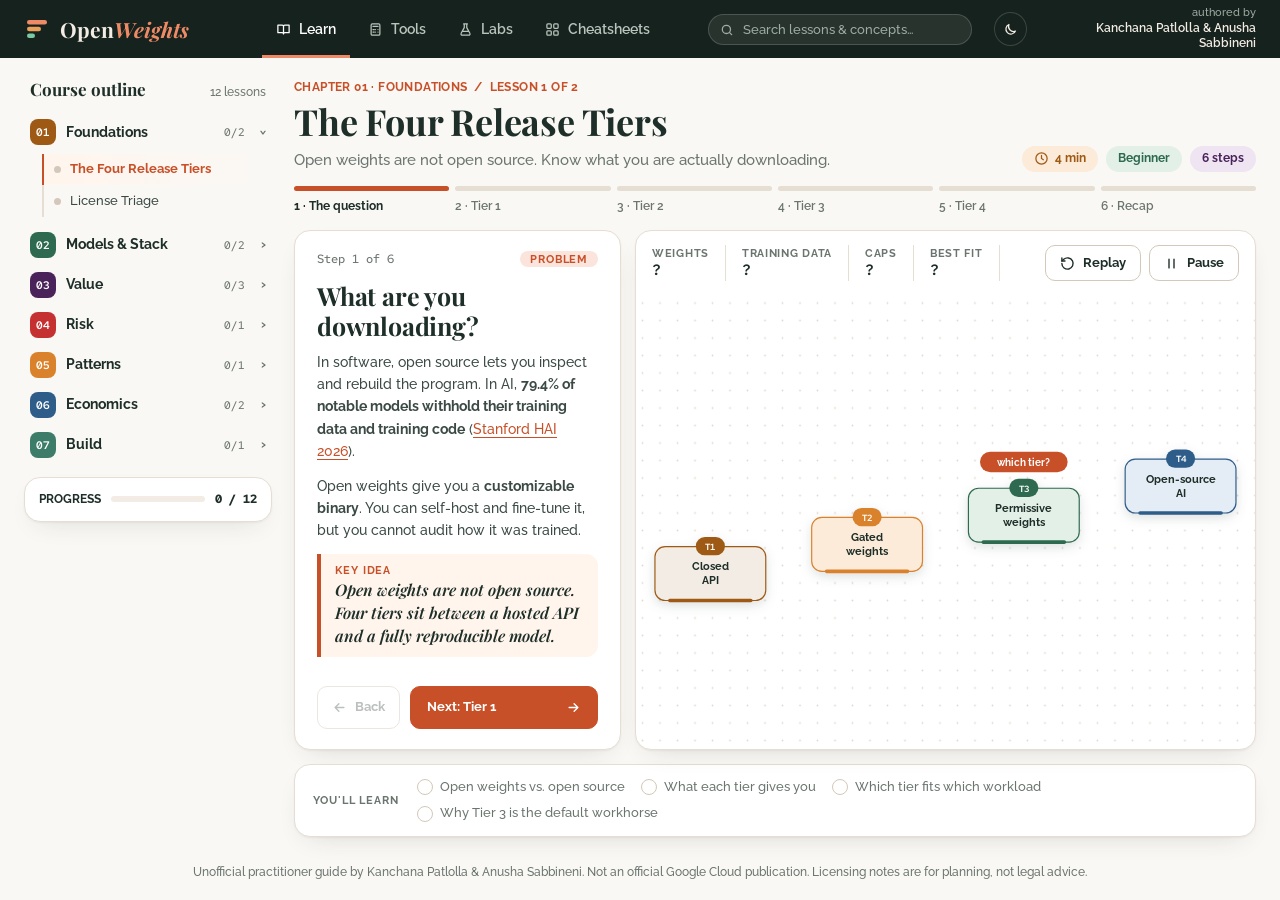
